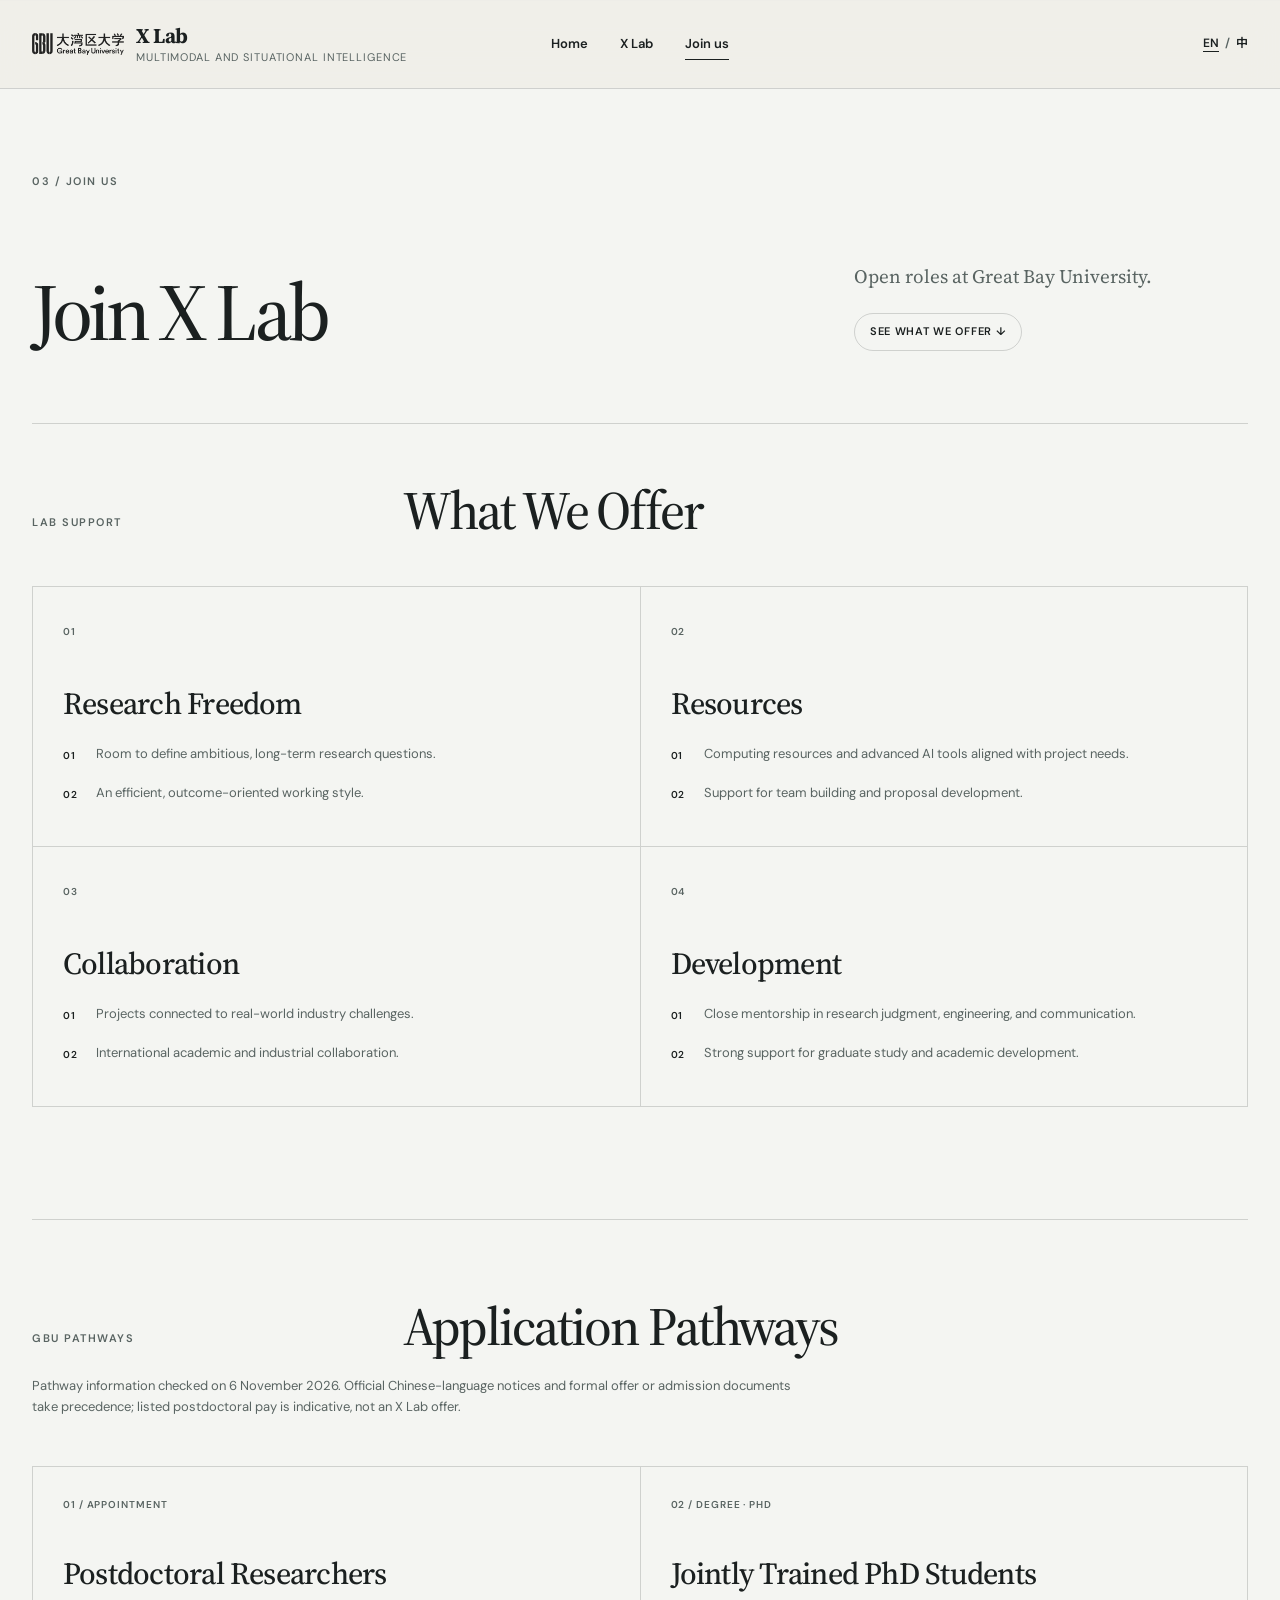
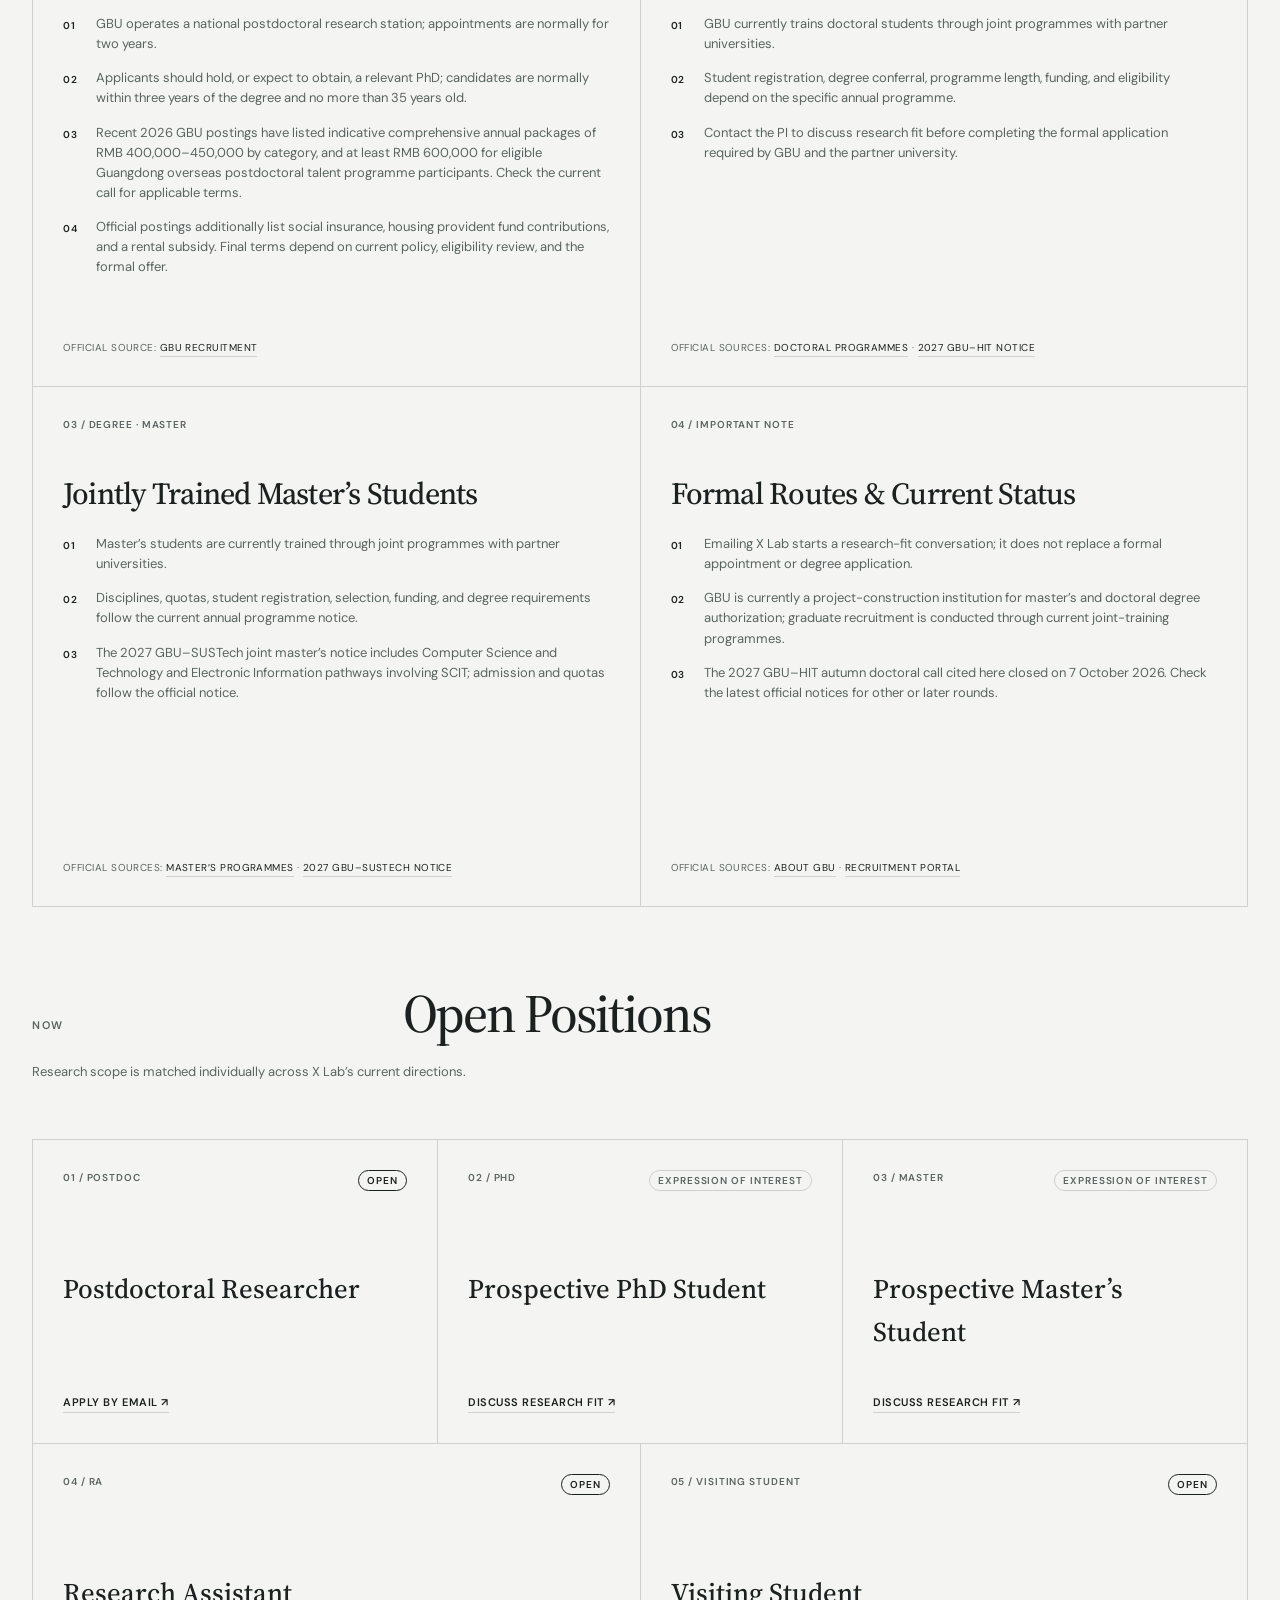
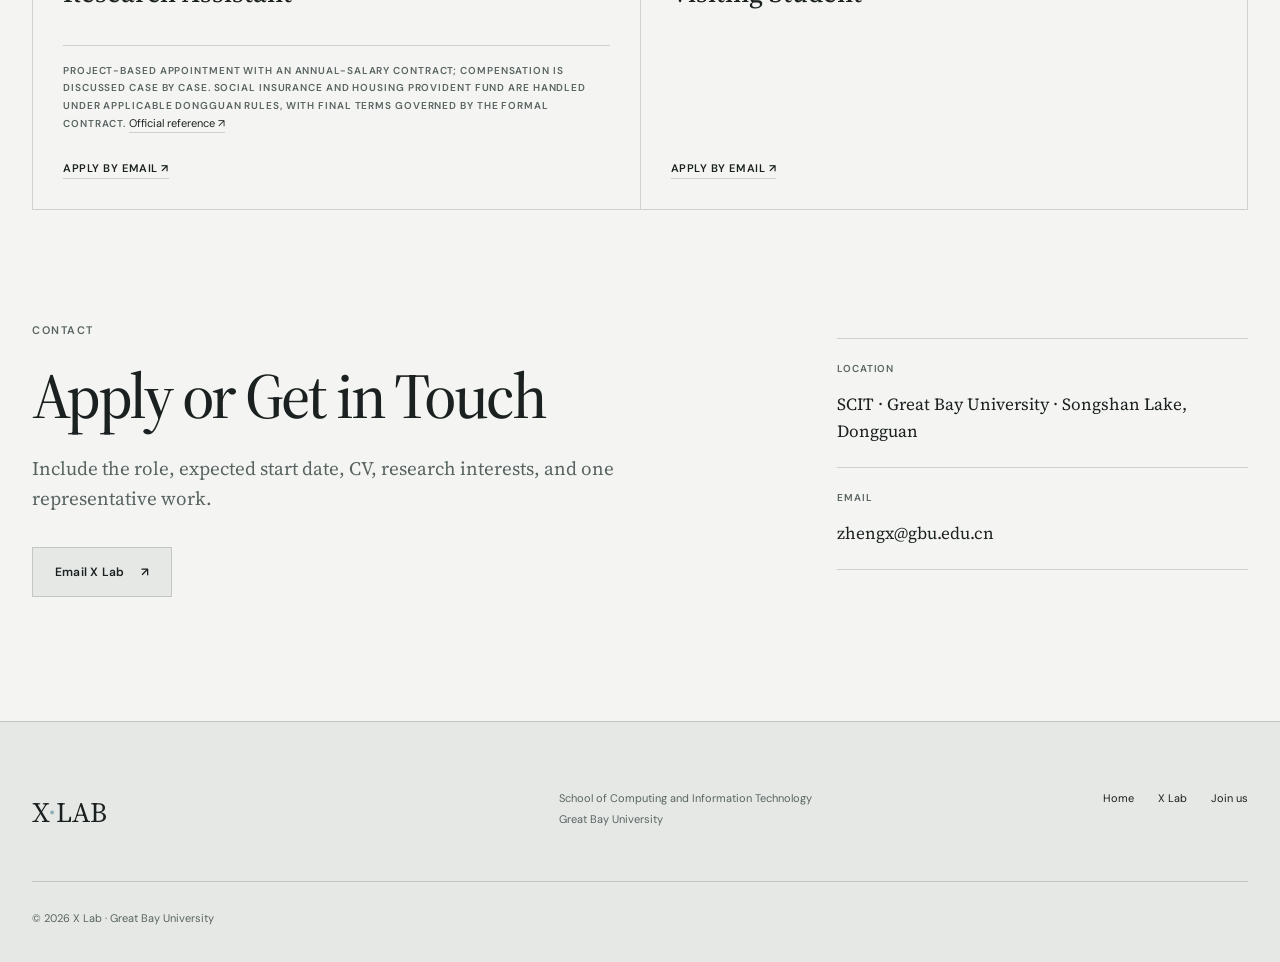
==== join/index.html @ 0b8295ea "Launch X Lab website" ====
<!doctype html>
<html lang="en">
  <head>
    <meta charset="UTF-8" />
    <meta name="viewport" content="width=device-width, initial-scale=1.0" />
    <meta name="description" content="Explore postdoctoral, joint doctoral and master's pathways, research assistant roles, and internships with X Lab at Great Bay University." />
    <meta name="theme-color" content="#efeee9" />
    <meta property="og:title" content="Join X Lab" />
    <meta property="og:description" content="Research opportunities and official pathways for joining X Lab at Great Bay University." />
    <meta property="og:image" content="https://zhengxujosh.github.io/faculty-lab-homepage/assets/og.png" />
    <title>Join Us · X Lab</title>
    <link rel="icon" href="../assets/favicon.png" type="image/png" />
    <link rel="preconnect" href="https://fonts.googleapis.com" />
    <link rel="preconnect" href="https://fonts.gstatic.com" crossorigin />
    <link href="https://fonts.googleapis.com/css2?family=DM+Sans:wght@400;500;600&amp;family=Noto+Sans+SC:wght@400;500;600&amp;family=Source+Serif+4:opsz,wght@8..60,500;8..60,600&amp;display=swap" rel="stylesheet" />
    <link rel="stylesheet" href="../styles.css?v=20261106-launch" />
    <script src="../script.js?v=20261106-launch" defer></script>
  </head>
  <body data-page="join" data-root=".." class="join-page">
    <a class="skip-link" href="#main">Skip to content</a>
    <div data-site-header></div>

    <main id="main" class="page-main">
      <section class="join-section join-page-main">
        <div class="section-shell">
          <header class="join-masthead reveal">
            <p class="section-index light">03 / <span data-en="Join us" data-zh="加入我们">Join us</span></p>
            <h1 data-en="Join X Lab" data-zh="加入X实验室">Join X Lab</h1>
            <div class="join-masthead-aside"><p data-en="Open roles at Great Bay University." data-zh="大湾区大学开放岗位。">Open roles at Great Bay University.</p><a class="join-offers-shortcut" href="#what-we-offer"><span data-en="See what we offer" data-zh="查看我们提供的支持">See what we offer</span> ↓</a></div>
          </header>

          <section id="what-we-offer" class="join-offers" aria-labelledby="offers-title">
            <div class="join-offers-heading"><p class="section-index light" data-en="LAB SUPPORT" data-zh="实验室支持">LAB SUPPORT</p><h2 id="offers-title" data-en="What We Offer" data-zh="我们提供的支持">What We Offer</h2></div>
            <div class="join-offer-grid">
              <article>
                <span>01</span>
                <h3 data-en="Research Freedom" data-zh="研究自由">Research Freedom</h3>
                <ol>
                  <li data-en="Room to define ambitious, long-term research questions." data-zh="充分探索并塑造长期研究议题。">Room to define ambitious, long-term research questions.</li>
                  <li data-en="An efficient, outcome-oriented working style." data-zh="以效率和研究成果为导向的工作方式。">An efficient, outcome-oriented working style.</li>
                </ol>
              </article>
              <article>
                <span>02</span>
                <h3 data-en="Resources" data-zh="科研资源">Resources</h3>
                <ol>
                  <li data-en="Computing resources and advanced AI tools aligned with project needs." data-zh="根据项目需要提供算力资源与先进 AI 工具。">Computing resources and advanced AI tools aligned with project needs.</li>
                  <li data-en="Support for team building and proposal development." data-zh="支持团队建设与项目申请。">Support for team building and proposal development.</li>
                </ol>
              </article>
              <article>
                <span>03</span>
                <h3 data-en="Collaboration" data-zh="合作网络">Collaboration</h3>
                <ol>
                  <li data-en="Projects connected to real-world industry challenges." data-zh="与产业前沿问题紧密衔接的研究项目。">Projects connected to real-world industry challenges.</li>
                  <li data-en="International academic and industrial collaboration." data-zh="国际学术与产业合作机会。">International academic and industrial collaboration.</li>
                </ol>
              </article>
              <article>
                <span>04</span>
                <h3 data-en="Development" data-zh="成长支持">Development</h3>
                <ol>
                  <li data-en="Close mentorship in research judgment, engineering, and communication." data-zh="围绕研究判断、工程实践与学术表达的紧密指导。">Close mentorship in research judgment, engineering, and communication.</li>
                  <li data-en="Strong support for graduate study and academic development." data-zh="支持后续深造与长期学术发展。">Strong support for graduate study and academic development.</li>
                </ol>
              </article>
            </div>
          </section>

          <section class="join-offers join-official reveal" aria-labelledby="official-pathways-title">
            <div class="join-offers-heading"><p class="section-index light" data-en="GBU PATHWAYS" data-zh="大湾区大学路径">GBU PATHWAYS</p><h2 id="official-pathways-title" data-en="Application Pathways" data-zh="申请路径">Application Pathways</h2></div>
            <p class="join-scope-note" data-en="Pathway information checked on 6 November 2026. Official Chinese-language notices and formal offer or admission documents take precedence; listed postdoctoral pay is indicative, not an X Lab offer." data-zh="申请路径信息核查于 2026 年 11 月 6 日。以最新中文官方公告及正式聘用或录取文件为准；所列博士后待遇仅供参考，不构成 X 实验室录用承诺。">Pathway information checked on 6 November 2026. Official Chinese-language notices and formal offer or admission documents take precedence; listed postdoctoral pay is indicative, not an X Lab offer.</p>
            <div class="join-offer-grid join-offer-grid--official">
              <article>
                <span>01 / APPOINTMENT</span>
                <h3 data-en="Postdoctoral Researchers" data-zh="博士后研究人员">Postdoctoral Researchers</h3>
                <ol>
                  <li data-en="GBU operates a national postdoctoral research station; appointments are normally for two years." data-zh="大湾区大学设有国家级博士后科研工作站，聘期通常为 2 年。">GBU operates a national postdoctoral research station; appointments are normally for two years.</li>
                  <li data-en="Applicants should hold, or expect to obtain, a relevant PhD; candidates are normally within three years of the degree and no more than 35 years old." data-zh="申请人应已取得或即将取得相关专业博士学位，通常取得博士学位不超过 3 年、年龄不超过 35 周岁。">Applicants should hold, or expect to obtain, a relevant PhD; candidates are normally within three years of the degree and no more than 35 years old.</li>
                  <li data-en="Recent 2026 GBU postings have listed indicative comprehensive annual packages of RMB 400,000–450,000 by category, and at least RMB 600,000 for eligible Guangdong overseas postdoctoral talent programme participants. Check the current call for applicable terms." data-zh="湾大近期 2026 年招聘公告曾按类别列出约 40 万至 45 万元的综合年薪；符合广东省海外博士后人才支持项目条件者，曾列出不低于 60 万元。适用待遇请以当前招聘公告为准。">Recent 2026 GBU postings have listed indicative comprehensive annual packages of RMB 400,000–450,000 by category, and at least RMB 600,000 for eligible Guangdong overseas postdoctoral talent programme participants. Check the current call for applicable terms.</li>
                  <li data-en="Official postings additionally list social insurance, housing provident fund contributions, and a rental subsidy. Final terms depend on current policy, eligibility review, and the formal offer." data-zh="官方公告另列社会保险、住房公积金及租房补贴；最终待遇以最新政策、资格审核及正式聘用文件为准。">Official postings additionally list social insurance, housing provident fund contributions, and a rental subsidy. Final terms depend on current policy, eligibility review, and the formal offer.</li>
                </ol>
                <p class="join-policy-source"><span data-en="Official source:" data-zh="官方来源：">Official source:</span> <a href="https://www.gbu.edu.cn/recruitment.html" target="_blank" rel="noreferrer" data-en="GBU Recruitment" data-zh="大湾区大学人才招聘">GBU Recruitment</a></p>
              </article>
              <article>
                <span>02 / DEGREE · PHD</span>
                <h3 data-en="Jointly Trained PhD Students" data-zh="联合培养博士研究生">Jointly Trained PhD Students</h3>
                <ol>
                  <li data-en="GBU currently trains doctoral students through joint programmes with partner universities." data-zh="大湾区大学目前主要通过与合作高校开展联合培养招收博士研究生。">GBU currently trains doctoral students through joint programmes with partner universities.</li>
                  <li data-en="Student registration, degree conferral, programme length, funding, and eligibility depend on the specific annual programme." data-zh="学籍、学位授予、培养年限、资助及申请条件取决于当年度具体项目。">Student registration, degree conferral, programme length, funding, and eligibility depend on the specific annual programme.</li>
                  <li data-en="Contact the PI to discuss research fit before completing the formal application required by GBU and the partner university." data-zh="建议先联系 PI 沟通研究匹配度，再按大湾区大学及合作高校要求完成正式申请。">Contact the PI to discuss research fit before completing the formal application required by GBU and the partner university.</li>
                </ol>
                <p class="join-policy-source"><span data-en="Official sources:" data-zh="官方来源：">Official sources:</span> <a href="https://www.gbu.edu.cn/postgraduate2.html" target="_blank" rel="noreferrer" data-en="Doctoral programmes" data-zh="博士生联合培养">Doctoral programmes</a> · <a href="https://scit.gbu.edu.cn/ndetail_g7yU_43/71.html" target="_blank" rel="noreferrer" data-en="2027 GBU–HIT notice" data-zh="2027 年湾大—哈工大通知">2027 GBU–HIT notice</a></p>
              </article>
              <article>
                <span>03 / DEGREE · MASTER</span>
                <h3 data-en="Jointly Trained Master’s Students" data-zh="联合培养硕士研究生">Jointly Trained Master’s Students</h3>
                <ol>
                  <li data-en="Master’s students are currently trained through joint programmes with partner universities." data-zh="硕士研究生目前主要通过大湾区大学与合作高校的联合培养项目进行培养。">Master’s students are currently trained through joint programmes with partner universities.</li>
                  <li data-en="Disciplines, quotas, student registration, selection, funding, and degree requirements follow the current annual programme notice." data-zh="招生专业、名额、学籍、选拔、资助及学位要求以当年度项目通知为准。">Disciplines, quotas, student registration, selection, funding, and degree requirements follow the current annual programme notice.</li>
                  <li data-en="The 2027 GBU–SUSTech joint master’s notice includes Computer Science and Technology and Electronic Information pathways involving SCIT; admission and quotas follow the official notice." data-zh="2027 年湾大—南科大联培硕士通知涵盖信息科学技术学院参与的计算机科学与技术、电子信息方向；报考及名额以官方通知为准。">The 2027 GBU–SUSTech joint master’s notice includes Computer Science and Technology and Electronic Information pathways involving SCIT; admission and quotas follow the official notice.</li>
                </ol>
                <p class="join-policy-source"><span data-en="Official sources:" data-zh="官方来源：">Official sources:</span> <a href="https://www.gbu.edu.cn/postgraduate.html" target="_blank" rel="noreferrer" data-en="Master’s programmes" data-zh="硕士生联合培养">Master’s programmes</a> · <a href="https://scit.gbu.edu.cn/ndetail_g7yU_44/75.html" target="_blank" rel="noreferrer" data-en="2027 GBU–SUSTech notice" data-zh="2027 年湾大—南科大通知">2027 GBU–SUSTech notice</a></p>
              </article>
              <article>
                <span>04 / IMPORTANT NOTE</span>
                <h3 data-en="Formal Routes &amp; Current Status" data-zh="正式路径与当前状态">Formal Routes &amp; Current Status</h3>
                <ol>
                  <li data-en="Emailing X Lab starts a research-fit conversation; it does not replace a formal appointment or degree application." data-zh="向X实验室发送邮件仅用于沟通研究匹配度，不能替代正式聘用或学位项目申请。">Emailing X Lab starts a research-fit conversation; it does not replace a formal appointment or degree application.</li>
                  <li data-en="GBU is currently a project-construction institution for master’s and doctoral degree authorization; graduate recruitment is conducted through current joint-training programmes." data-zh="大湾区大学目前为硕士、博士学位授予立项建设单位，研究生招收通过现行联合培养项目开展。">GBU is currently a project-construction institution for master’s and doctoral degree authorization; graduate recruitment is conducted through current joint-training programmes.</li>
                  <li data-en="The 2027 GBU–HIT autumn doctoral call cited here closed on 7 October 2026. Check the latest official notices for other or later rounds." data-zh="本文引用的 2027 年湾大—哈工大秋季博士招生已于 2026 年 10 月 7 日截止；其他批次及后续申请请查看最新官方通知。">The 2027 GBU–HIT autumn doctoral call cited here closed on 7 October 2026. Check the latest official notices for other or later rounds.</li>
                </ol>
                <p class="join-policy-source"><span data-en="Official sources:" data-zh="官方来源：">Official sources:</span> <a href="https://www.gbu.edu.cn/about_us.html" target="_blank" rel="noreferrer" data-en="About GBU" data-zh="学校简介">About GBU</a> · <a href="https://join.gbu.edu.cn/" target="_blank" rel="noreferrer" data-en="Recruitment portal" data-zh="官方招聘系统">Recruitment portal</a></p>
              </article>
            </div>
          </section>

          <section class="join-positions reveal" aria-labelledby="positions-title">
            <div class="join-positions-heading"><p class="section-index light" data-en="NOW" data-zh="当前机会">NOW</p><h2 id="positions-title" data-en="Open Positions" data-zh="开放职位">Open Positions</h2></div>
            <p class="join-scope-note" data-en="Research scope is matched individually across X Lab’s current directions." data-zh="具体研究课题将结合X实验室当前方向与个人背景共同确定。">Research scope is matched individually across X Lab’s current directions.</p>
            <div class="join-opportunity-grid join-opportunity-grid--five">
              <article>
                <div class="join-opportunity-meta"><span>01 / POSTDOC</span><span class="join-status join-status--open" data-en="Open" data-zh="开放申请">Open</span></div>
                <h3 data-en="Postdoctoral Researcher" data-zh="博士后研究人员">Postdoctoral Researcher</h3>
                <a href="mailto:zhengx@gbu.edu.cn?subject=X%20Lab%20Application%20-%20Postdoctoral%20Researcher" data-en="Apply by email ↗" data-zh="邮件申请 ↗">Apply by email ↗</a>
              </article>
              <article>
                <div class="join-opportunity-meta"><span>02 / PHD</span><span class="join-status join-status--interest" data-en="Expression of interest" data-zh="意向沟通">Expression of interest</span></div>
                <h3 data-en="Prospective PhD Student" data-zh="意向博士研究生">Prospective PhD Student</h3>
                <a href="mailto:zhengx@gbu.edu.cn?subject=X%20Lab%20Research%20Fit%20-%20Prospective%20PhD%20Student" data-en="Discuss research fit ↗" data-zh="沟通研究匹配度 ↗">Discuss research fit ↗</a>
              </article>
              <article>
                <div class="join-opportunity-meta"><span>03 / MASTER</span><span class="join-status join-status--interest" data-en="Expression of interest" data-zh="意向沟通">Expression of interest</span></div>
                <h3 data-en="Prospective Master’s Student" data-zh="意向硕士研究生">Prospective Master’s Student</h3>
                <a href="mailto:zhengx@gbu.edu.cn?subject=X%20Lab%20Research%20Fit%20-%20Prospective%20Master%27s%20Student" data-en="Discuss research fit ↗" data-zh="沟通研究匹配度 ↗">Discuss research fit ↗</a>
              </article>
              <article>
                <div class="join-opportunity-meta"><span>04 / RA</span><span class="join-status join-status--open" data-en="Open" data-zh="开放申请">Open</span></div>
                <h3 data-en="Research Assistant" data-zh="研究助理">Research Assistant</h3>
                <p class="join-opportunity-terms"><span data-en="Project-based appointment with an annual-salary contract; compensation is discussed case by case. Social insurance and housing provident fund are handled under applicable Dongguan rules, with final terms governed by the formal contract." data-zh="采用项目聘用和年薪制，具体待遇面议；按适用的东莞市规定办理社会保险和住房公积金，最终以正式合同为准。">Project-based appointment with an annual-salary contract; compensation is discussed case by case. Social insurance and housing provident fund are handled under applicable Dongguan rules, with final terms governed by the formal contract.</span> <a href="https://www.gbu.edu.cn/detail/article/1357" target="_blank" rel="noreferrer" data-en="Official reference ↗" data-zh="官方参考 ↗">Official reference ↗</a></p>
                <a href="mailto:zhengx@gbu.edu.cn?subject=X%20Lab%20Application%20-%20Research%20Assistant" data-en="Apply by email ↗" data-zh="邮件申请 ↗">Apply by email ↗</a>
              </article>
              <article>
                <div class="join-opportunity-meta"><span>05 / VISITING STUDENT</span><span class="join-status join-status--open" data-en="Open" data-zh="开放申请">Open</span></div>
                <h3 data-en="Visiting Student" data-zh="访问学生">Visiting Student</h3>
                <a href="mailto:zhengx@gbu.edu.cn?subject=X%20Lab%20Application%20-%20Visiting%20Student" data-en="Apply by email ↗" data-zh="邮件申请 ↗">Apply by email ↗</a>
              </article>
            </div>
          </section>

          <div class="join-contact-grid">
            <div class="join-copy reveal">
              <p class="section-index light" data-en="CONTACT" data-zh="联系方式">CONTACT</p>
              <h2 data-en="Apply or Get in Touch" data-zh="申请与联系">Apply or Get in Touch</h2>
              <p data-en="Include the role, expected start date, CV, research interests, and one representative work." data-zh="请注明意向岗位、预计开始时间，并附上 CV、研究兴趣及一项代表性成果。">Include the role, expected start date, CV, research interests, and one representative work.</p>
              <a class="button button-light" href="mailto:zhengx@gbu.edu.cn?subject=Connecting%20with%20X%20Lab"><span data-en="Email X Lab" data-zh="发送邮件">Email X Lab</span> ↗</a>
            </div>
            <dl class="join-details reveal">
              <div><dt data-en="Location" data-zh="地点">Location</dt><dd data-en="SCIT · Great Bay University · Songshan Lake, Dongguan" data-zh="大湾区大学信息科学技术学院 · 东莞松山湖">SCIT · Great Bay University · Songshan Lake, Dongguan</dd></div>
              <div><dt data-en="Email" data-zh="邮箱">Email</dt><dd><a href="mailto:zhengx@gbu.edu.cn">zhengx@gbu.edu.cn</a></dd></div>
            </dl>
          </div>
        </div>
      </section>
    </main>

    <div data-site-footer></div>
  </body>
</html>
---- styles.css ----
:root {
  --ink: #1b2020;
  --muted: #596462;
  --paper: #efeee9;
  --paper-deep: #e5e8e5;
  --white: #f8f9f7;
  --line: rgba(27, 32, 32, 0.17);
  --cobalt: #19272c;
  --coral: #8badb8;
  --olive: #e5e8e5;
  --forest: #f4f5f2;
  --ivory: #f4f5f2;
  --ivory-deep: #e5e8e5;
  --ivory-hover: #d9dfdb;
  --ivory-line: rgba(27, 32, 32, 0.17);
  --serif: "Source Serif 4", Georgia, serif;
  --sans: "DM Sans", "Noto Sans SC", sans-serif;
  --shell: min(1240px, calc(100vw - 64px));
}

* {
  box-sizing: border-box;
}

html {
  scroll-behavior: smooth;
}

body {
  margin: 0;
  color: var(--ink);
  background: var(--paper);
  font-family: var(--sans);
  font-size: 16px;
  line-height: 1.6;
  -webkit-font-smoothing: antialiased;
}

body[data-page="lab"] {
  --lab-sage: var(--ivory);
  --lab-sage-hover: var(--ivory-hover);
  --lab-sage-muted: #596462;
  --lab-sage-line: var(--ivory-line);
}

::selection {
  color: var(--ink);
  background: var(--ivory-deep);
}

a {
  color: inherit;
  text-decoration: none;
}

img {
  display: block;
  width: 100%;
}

button {
  color: inherit;
  font: inherit;
}

.sr-only {
  position: absolute;
  width: 1px;
  height: 1px;
  padding: 0;
  margin: -1px;
  overflow: hidden;
  clip: rect(0, 0, 0, 0);
  white-space: nowrap;
  border: 0;
}

.skip-link {
  position: fixed;
  top: 8px;
  left: 8px;
  z-index: 100;
  padding: 10px 16px;
  color: var(--ink);
  background: var(--ivory-deep);
  border: 1px solid var(--ivory-line);
  transform: translateY(-150%);
}

.skip-link:focus {
  transform: translateY(0);
}

.section-shell {
  width: var(--shell);
  margin-inline: auto;
}

.site-header {
  position: fixed;
  top: 0;
  right: 0;
  left: 0;
  z-index: 15;
  transition: background 240ms ease, box-shadow 240ms ease;
}

.site-header.scrolled {
  background: rgba(239, 238, 233, 0.91);
  box-shadow: 0 1px 0 var(--line);
  backdrop-filter: blur(18px);
}

.nav-shell {
  display: grid;
  grid-template-columns: 1fr auto 1fr;
  align-items: center;
  width: var(--shell);
  height: 88px;
  margin-inline: auto;
}

.brand {
  display: inline-flex;
  align-items: center;
  justify-self: start;
  gap: 12px;
}

.brand-mark {
  display: flex;
  width: clamp(92px, 7vw, 112px);
  height: 38px;
  align-items: center;
}

.brand-mark img {
  width: 100%;
  height: auto;
  filter: grayscale(1) brightness(0);
  opacity: 0.86;
}

.brand-copy {
  display: grid;
  line-height: 1.15;
}

.brand-copy strong {
  font-family: var(--serif);
  font-size: 21px;
  letter-spacing: -0.02em;
}

.brand-copy small {
  margin-top: 3px;
  color: var(--muted);
  font-size: 11px;
  letter-spacing: 0.08em;
  text-transform: uppercase;
}

.site-nav {
  display: flex;
  gap: 32px;
}

.site-nav a {
  position: relative;
  font-size: 13px;
  font-weight: 600;
}

.site-nav a::after {
  position: absolute;
  right: 0;
  bottom: -6px;
  left: 0;
  height: 1px;
  content: "";
  background: currentColor;
  transform: scaleX(0);
  transform-origin: right;
  transition: transform 200ms ease;
}

.site-nav a:hover::after,
.site-nav a:focus-visible::after {
  transform: scaleX(1);
  transform-origin: left;
}

.lang-toggle {
  display: flex;
  align-items: center;
  justify-self: end;
  padding: 8px 0;
  border: 0;
  background: transparent;
  cursor: pointer;
  font-size: 12px;
  font-weight: 600;
}

.lang-divider {
  margin-inline: 6px;
  color: var(--muted);
}

.lang-current {
  text-decoration: underline;
  text-underline-offset: 4px;
}

.menu-toggle {
  display: none;
}

.hero {
  display: grid;
  grid-template-columns: 1.05fr 0.95fr;
  align-items: center;
  min-height: 820px;
  padding-top: 132px;
  padding-bottom: 72px;
  gap: clamp(40px, 7vw, 110px);
}

.eyebrow,
.section-index {
  margin: 0 0 24px;
  color: var(--muted);
  font-size: 11px;
  font-weight: 600;
  letter-spacing: 0.14em;
  text-transform: uppercase;
}

.hero h1 {
  max-width: 720px;
  margin: 0;
  font-family: var(--serif);
  font-size: clamp(60px, 6.1vw, 96px);
  font-weight: 500;
  letter-spacing: -0.055em;
  line-height: 0.96;
}

.hero h1 span,
.hero h1 em {
  display: block;
}

.hero h1 em {
  color: var(--cobalt);
  font-weight: 500;
}

.hero-intro {
  max-width: 630px;
  margin: 32px 0 0;
  color: var(--muted);
  font-family: var(--serif);
  font-size: clamp(18px, 1.65vw, 23px);
  line-height: 1.5;
}

.hero-actions {
  display: flex;
  align-items: center;
  margin-top: 36px;
  gap: 26px;
}

.button {
  display: inline-flex;
  align-items: center;
  justify-content: center;
  gap: 16px;
  min-height: 50px;
  padding: 0 22px;
  font-size: 12px;
  font-weight: 600;
  letter-spacing: 0.02em;
  transition: transform 180ms ease, background 180ms ease, color 180ms ease;
}

.button:hover {
  transform: translateY(-2px);
}

.button-primary {
  color: var(--ink);
  background: var(--ivory-deep);
  border: 1px solid var(--ivory-line);
}

.button-primary:hover {
  background: var(--ivory-hover);
}

.button-text {
  min-height: auto;
  padding: 8px 0;
  border-bottom: 1px solid var(--ink);
}

.hero-links {
  display: flex;
  margin-top: 52px;
  gap: 26px;
}

.hero-links a {
  color: var(--muted);
  font-size: 11px;
  font-weight: 600;
  letter-spacing: 0.06em;
  text-transform: uppercase;
}

.hero-links a:hover {
  color: var(--cobalt);
}

.hero-visual {
  position: relative;
  min-height: 520px;
}

.research-orbit {
  position: absolute;
  bottom: 52px;
  left: 0;
  width: 380px;
  height: 380px;
  padding: 28px;
  color: var(--ink);
  background: var(--ivory-deep);
  border: 1px solid var(--ivory-line);
  border-radius: 50%;
}

.research-orbit svg {
  width: 100%;
  height: 100%;
  overflow: visible;
}

.research-orbit circle,
.research-orbit path {
  fill: none;
  stroke: currentColor;
  stroke-width: 0.8;
  opacity: 0.8;
}

.orbit-dot {
  position: absolute;
  z-index: 1;
  width: 10px;
  height: 10px;
  border: 2px solid var(--cobalt);
  background: var(--paper);
  border-radius: 50%;
}

.dot-one {
  top: 25%;
  left: 19%;
}

.dot-two {
  top: 32%;
  right: 16%;
}

.dot-three {
  right: 30%;
  bottom: 14%;
}

.hero-note {
  position: absolute;
  right: 0;
  bottom: 18px;
  z-index: 2;
  width: 250px;
  padding: 26px 28px;
  color: var(--ink);
  background: var(--ivory);
  border: 1px solid var(--ivory-line);
}

.hero-note span {
  display: block;
  margin-bottom: 9px;
  color: var(--muted);
  font-size: 10px;
  font-weight: 600;
  letter-spacing: 0.12em;
  text-transform: uppercase;
}

.hero-note strong {
  display: block;
  font-family: var(--serif);
  font-size: 18px;
  font-weight: 500;
  line-height: 1.35;
}

.signal-strip {
  border-block: 1px solid var(--line);
}

.signal-grid {
  display: grid;
  grid-template-columns: repeat(3, 150px) 1fr;
  align-items: center;
  min-height: 116px;
  gap: 36px;
}

.signal-grid > div {
  display: flex;
  align-items: baseline;
  gap: 8px;
}

.signal-grid strong {
  font-family: var(--serif);
  font-size: 28px;
  font-weight: 500;
}

.signal-grid span,
.signal-grid p {
  color: var(--muted);
  font-size: 11px;
  font-weight: 500;
  letter-spacing: 0.05em;
  text-transform: uppercase;
}

.signal-grid p {
  justify-self: end;
  max-width: 330px;
  margin: 0;
  text-align: right;
  line-height: 1.6;
}

.section {
  padding-block: 140px;
}

.section-heading {
  max-width: 800px;
  margin-bottom: 68px;
}

.section-heading h2,
.join-copy h2 {
  margin: 0;
  font-family: var(--serif);
  font-size: clamp(43px, 5vw, 70px);
  font-weight: 500;
  letter-spacing: -0.04em;
  line-height: 1.02;
}

.section-heading > p:last-child {
  max-width: 560px;
  margin: 24px 0 0;
  color: var(--muted);
  font-family: var(--serif);
  font-size: 18px;
}

#research {
  padding-block: 100px;
}

#research .section-heading {
  margin-bottom: 44px;
}

.research-grid {
  display: grid;
  grid-template-columns: repeat(3, 1fr);
  gap: 16px;
}

.research-card {
  position: relative;
  min-height: 300px;
  padding: 28px;
  overflow: hidden;
  color: var(--white);
}

.card-cobalt {
  background: var(--ivory-deep);
}

.research-card.card-cobalt {
  color: var(--ink);
  border: 1px solid var(--ivory-line);
}

.research-card.card-cobalt a {
  border-top-color: var(--ivory-line);
}

.card-coral {
  background: var(--coral);
}

.card-olive {
  background: var(--olive);
}

.research-card.card-olive {
  color: var(--ink);
  border: 1px solid var(--ivory-line);
}

.research-card.card-olive a {
  border-top-color: var(--ivory-line);
}

.card-number {
  font-size: 11px;
  font-weight: 600;
  opacity: 0.7;
}

.research-card h3 {
  margin: 52px 0 0;
  font-family: var(--serif);
  font-size: 25px;
  font-weight: 500;
}

.research-card p {
  min-height: 52px;
  margin: 11px 0 24px;
  font-size: 13px;
  opacity: 0.84;
}

.research-card a {
  position: absolute;
  right: 30px;
  bottom: 28px;
  left: 30px;
  display: flex;
  justify-content: space-between;
  padding-top: 16px;
  border-top: 1px solid rgba(255, 255, 255, 0.35);
  font-size: 11px;
  font-weight: 600;
  text-transform: uppercase;
}

.publication-section {
  background: var(--white);
}

.row-heading {
  display: flex;
  align-items: end;
  justify-content: space-between;
  max-width: none;
}

.row-heading .section-index {
  margin-bottom: 20px;
}

.button-outline {
  border: 1px solid var(--ink);
}

.button-outline:hover {
  color: var(--ink);
  background: var(--ivory-deep);
}

.publication-list {
  border-top: 1px solid var(--line);
}

.paper-carousel {
  border-top: 1px solid var(--line);
}

.paper-batch {
  display: none;
}

.paper-batch.is-active {
  display: block;
  animation: paper-in 420ms ease both;
}

@keyframes paper-in {
  from {
    opacity: 0;
    transform: translateY(10px);
  }

  to {
    opacity: 1;
    transform: translateY(0);
  }
}

.carousel-controls {
  display: grid;
  grid-template-columns: 1fr auto auto;
  align-items: center;
  min-height: 58px;
  border-bottom: 1px solid var(--line);
  gap: 28px;
}

.carousel-controls > p {
  display: flex;
  align-items: center;
  margin: 0;
  color: var(--muted);
  font-size: 11px;
  font-weight: 600;
  letter-spacing: 0.08em;
  text-transform: uppercase;
  gap: 9px;
}

.live-dot {
  width: 7px;
  height: 7px;
  background: var(--coral);
  border-radius: 50%;
  box-shadow: 0 0 0 4px rgba(139, 173, 184, 0.17);
}

.carousel-dots {
  display: flex;
  align-items: center;
  gap: 7px;
}

.carousel-dots button {
  width: 22px;
  height: 2px;
  padding: 0;
  border: 0;
  background: var(--line);
  cursor: pointer;
  transition: width 180ms ease, background 180ms ease;
}

.carousel-dots button.is-active {
  width: 34px;
  background: var(--cobalt);
}

.carousel-buttons {
  display: flex;
  align-items: center;
  gap: 12px;
}

.carousel-buttons button {
  display: grid;
  width: 34px;
  height: 34px;
  padding: 0;
  border: 1px solid var(--line);
  background: transparent;
  cursor: pointer;
  place-items: center;
  transition: color 180ms ease, background 180ms ease;
}

.carousel-buttons button:hover {
  color: var(--ink);
  background: var(--ivory-deep);
}

.carousel-count {
  min-width: 45px;
  color: var(--muted);
  font-size: 11px;
  text-align: center;
}

.publication-item {
  display: grid;
  grid-template-columns: 230px 1fr;
  padding-block: 30px;
  border-bottom: 1px solid var(--line);
  gap: 42px;
}

.paper-visual {
  position: relative;
  height: 150px;
  overflow: hidden;
}

.visual-blue {
  background: var(--ivory-deep);
}

.mesh {
  position: absolute;
  top: 50%;
  left: 50%;
  width: 110px;
  height: 110px;
  border: 1px solid var(--cobalt);
  border-radius: 50%;
  transform: translate(-68%, -50%);
}

.mesh::before,
.mesh::after {
  position: absolute;
  inset: 15px;
  border: inherit;
  border-radius: inherit;
  content: "";
}

.mesh::after {
  inset: 31px;
}

.mesh-b {
  transform: translate(-32%, -50%);
}

.visual-red {
  background: #f8c7bd;
}

.wave {
  position: absolute;
  top: 50%;
  left: -10px;
  width: 260px;
  height: 70px;
  border: 1px solid #bc3b2c;
  border-radius: 50%;
  transform: rotate(-12deg);
}

.wave-two {
  top: 35%;
  transform: rotate(12deg);
}

.visual-green {
  background: var(--ivory-deep);
}

.blocks,
.blocks::before,
.blocks::after {
  position: absolute;
  top: 50%;
  left: 50%;
  width: 58px;
  height: 58px;
  content: "";
  border: 1px solid var(--ink);
  transform: translate(-50%, -50%) rotate(45deg);
}

.blocks::before {
  top: 0;
  left: -31px;
}

.blocks::after {
  top: 0;
  left: 87px;
}

.paper-meta {
  display: grid;
  grid-template-columns: 1fr auto;
  align-content: center;
}

.paper-venue {
  grid-column: 1 / -1;
  color: var(--cobalt);
  font-size: 11px;
  font-weight: 600;
  letter-spacing: 0.1em;
  text-transform: uppercase;
}

.paper-meta h3 {
  max-width: 760px;
  margin: 10px 0;
  font-family: var(--serif);
  font-size: clamp(21px, 2.2vw, 29px);
  font-weight: 500;
  line-height: 1.25;
}

.paper-meta p {
  grid-column: 1;
  margin: 0;
  color: var(--muted);
  font-size: 12px;
}

.paper-links {
  grid-row: 2 / 4;
  grid-column: 2;
  align-self: end;
  display: flex;
  gap: 16px;
}

.paper-links a {
  padding-bottom: 2px;
  border-bottom: 1px solid var(--line);
  font-size: 11px;
  font-weight: 600;
  text-transform: uppercase;
}

#people .row-heading > div:first-child {
  flex: 1;
}

.lab-intro {
  max-width: 620px;
  margin: 22px 0 0;
  color: var(--muted);
  font-family: var(--serif);
  font-size: 17px;
}

.people-grid {
  display: grid;
  grid-template-columns: repeat(4, 1fr);
  gap: 16px;
}

.research-agenda {
  display: grid;
  grid-template-columns: repeat(4, 1fr);
  border-top: 1px solid var(--line);
  border-left: 1px solid var(--line);
}

.research-agenda article {
  display: grid;
  grid-template-columns: 28px 1fr;
  min-height: 250px;
  padding: 26px 22px;
  border-right: 1px solid var(--line);
  border-bottom: 1px solid var(--line);
  gap: 12px;
  transition: color 220ms ease, background 220ms ease;
}

.research-agenda article:hover {
  color: var(--ink);
  background: var(--ivory-deep);
}

.research-agenda > article > span {
  color: var(--muted);
  font-size: 10px;
  font-weight: 600;
  letter-spacing: 0.08em;
}

.research-agenda small {
  display: block;
  margin-bottom: 28px;
  color: var(--cobalt);
  font-size: 10px;
  font-weight: 600;
  letter-spacing: 0.1em;
  text-transform: uppercase;
}

.research-agenda h3 {
  margin: 0 0 12px;
  font-family: var(--serif);
  font-size: 26px;
  font-weight: 500;
}

.research-agenda p {
  max-width: 430px;
  margin: 0;
  color: var(--muted);
  font-size: 13px;
}

.research-agenda article:hover > span,
.research-agenda article:hover p {
  color: var(--muted);
}

.research-agenda article:hover small {
  color: var(--ink);
}

.lab-pi {
  display: flex;
  align-items: center;
  flex-shrink: 0;
  width: fit-content;
  margin: 0 0 8px 60px;
  padding: 12px 0 12px 20px;
  border-left: 1px solid var(--line);
  gap: 14px;
}

.lab-pi img {
  width: 56px;
  height: 56px;
  object-fit: cover;
  object-position: center;
  border-radius: 50%;
  filter: saturate(0.65);
}

.lab-pi div {
  display: grid;
  line-height: 1.25;
}

.lab-pi span {
  margin-bottom: 4px;
  color: var(--muted);
  font-size: 10px;
  font-weight: 600;
  letter-spacing: 0.1em;
  text-transform: uppercase;
}

.lab-pi strong {
  font-family: var(--serif);
  font-size: 18px;
  font-weight: 500;
}

.lab-pi small {
  margin-top: 4px;
  color: var(--muted);
  font-size: 10px;
}

.lab-openings {
  margin-top: 78px;
}

.lab-openings-heading {
  display: flex;
  align-items: end;
  justify-content: space-between;
  margin-bottom: 34px;
  gap: 50px;
}

.lab-openings-heading .section-index {
  margin-bottom: 14px;
}

.lab-openings-heading h3 {
  margin: 0;
  font-family: var(--serif);
  font-size: clamp(32px, 3.5vw, 48px);
  font-weight: 500;
  letter-spacing: -0.035em;
}

.lab-openings-heading > p {
  max-width: 410px;
  margin: 0 0 5px;
  color: var(--muted);
  font-family: var(--serif);
  font-size: 15px;
}

.opening-grid {
  display: grid;
  grid-template-columns: repeat(4, 1fr);
  border-top: 1px solid var(--line);
  border-left: 1px solid var(--line);
}

.opening-card {
  display: flex;
  min-height: 285px;
  padding: 24px;
  border-right: 1px solid var(--line);
  border-bottom: 1px solid var(--line);
  flex-direction: column;
  transition: background 200ms ease, transform 200ms ease;
}

.opening-card:hover {
  background: var(--white);
  transform: translateY(-3px);
}

.opening-card header {
  display: flex;
  align-items: center;
  justify-content: space-between;
}

.role-avatar {
  display: grid;
  width: 56px;
  height: 56px;
  color: var(--ink);
  background: var(--ivory-deep);
  border: 1px solid var(--ivory-line);
  border-radius: 50%;
  place-items: center;
  font-family: var(--serif);
  font-size: 12px;
  font-weight: 600;
}

.opening-card header > span {
  color: var(--cobalt);
  font-size: 10px;
  font-weight: 600;
  letter-spacing: 0.09em;
  text-transform: uppercase;
}

.opening-card h4 {
  margin: 24px 0 8px;
  font-family: var(--serif);
  font-size: 22px;
  font-weight: 500;
}

.opening-card > p {
  margin: 0;
  color: var(--muted);
  font-size: 12px;
  line-height: 1.55;
}

.opening-card footer {
  display: flex;
  margin-top: auto;
  padding-top: 18px;
  border-top: 1px solid var(--line);
  gap: 16px;
}

.opening-card footer a {
  color: var(--muted);
  font-size: 10px;
  font-weight: 600;
  letter-spacing: 0.04em;
  text-transform: uppercase;
}

.opening-card footer a:last-child {
  margin-left: auto;
  color: var(--cobalt);
}

.opening-card footer a:hover {
  color: var(--ink);
}

.person-photo {
  height: 320px;
  overflow: hidden;
  background: var(--paper-deep);
}

.person-photo img {
  height: 100%;
  object-fit: cover;
  filter: saturate(0.65);
  transition: filter 300ms ease, transform 500ms ease;
}

.person-card:hover img {
  filter: saturate(1);
  transform: scale(1.025);
}

.person-card h3 {
  margin: 18px 0 1px;
  font-family: var(--serif);
  font-size: 21px;
  font-weight: 500;
}

.person-card p {
  margin: 0;
  color: var(--muted);
  font-size: 11px;
}

.news-section {
  padding-top: 0;
}

.news-list {
  border-top: 1px solid var(--line);
}

.news-item {
  display: grid;
  grid-template-columns: 130px 110px 1fr auto;
  align-items: center;
  min-height: 92px;
  border-bottom: 1px solid var(--line);
  gap: 20px;
  transition: padding 180ms ease, color 180ms ease;
}

.news-item:hover {
  padding-inline: 12px;
  color: var(--cobalt);
}

.news-item time,
.news-tag {
  color: var(--muted);
  font-size: 11px;
  font-weight: 600;
  letter-spacing: 0.08em;
  text-transform: uppercase;
}

.news-item strong {
  font-family: var(--serif);
  font-size: 21px;
  font-weight: 500;
}

.join-section {
  padding-block: 120px;
  color: var(--ink);
  background: var(--ivory);
  border-top: 1px solid var(--ivory-line);
}

.join-grid {
  display: grid;
  grid-template-columns: 1.3fr 0.7fr;
  gap: 130px;
}

.section-index.light {
  color: var(--muted);
}

.join-copy p:not(.section-index) {
  max-width: 600px;
  margin: 24px 0 34px;
  color: var(--muted);
  font-family: var(--serif);
  font-size: 19px;
}

.button-light {
  color: var(--ink);
  background: var(--ivory-deep);
  border: 1px solid var(--ivory-line);
}

.button-light:hover {
  color: var(--ink);
  background: var(--ivory-hover);
}

.join-details {
  border-top: 1px solid var(--ivory-line);
}

.join-details > div {
  display: grid;
  padding-block: 22px;
  border-bottom: 1px solid var(--ivory-line);
  gap: 7px;
}

.join-details span {
  color: var(--muted);
  font-size: 10px;
  font-weight: 600;
  letter-spacing: 0.1em;
  text-transform: uppercase;
}

.join-details strong {
  font-family: var(--serif);
  font-size: 17px;
  font-weight: 500;
}

.site-footer {
  padding-block: 68px 34px;
  color: var(--ink);
  background: var(--ivory-deep);
  border-top: 1px solid var(--ivory-line);
}

.booking-section {
  padding-block: 104px 112px;
  background: var(--paper);
}

.booking-heading {
  display: grid;
  grid-template-columns: minmax(180px, 0.38fr) minmax(0, 1fr);
  align-items: end;
  padding-bottom: 26px;
  border-bottom: 1px solid var(--line);
  gap: 24px;
}

.booking-heading .section-index {
  margin: 0 0 8px;
}

.booking-heading h2 {
  margin: 0;
  font-family: var(--serif);
  font-size: clamp(38px, 4.2vw, 60px);
  font-weight: 500;
  letter-spacing: -0.045em;
  line-height: 1.08;
}

.booking-grid {
  display: grid;
  grid-template-columns: repeat(2, minmax(0, 1fr));
  margin-top: 22px;
  gap: 18px;
}

.booking-card {
  display: flex;
  min-height: 260px;
  padding: 26px 28px;
  background: var(--white);
  border: 1px solid var(--line);
  flex-direction: column;
}

.booking-card-top {
  display: flex;
  justify-content: space-between;
  gap: 12px;
  color: var(--muted);
  font-size: 11px;
  font-weight: 600;
  letter-spacing: 0.08em;
  text-transform: uppercase;
}

.booking-card h3 {
  margin: 35px 0 3px;
  font-family: var(--serif);
  font-size: clamp(24px, 2.2vw, 32px);
  font-weight: 500;
  letter-spacing: -0.025em;
  line-height: 1.2;
}

.booking-card p {
  margin: 0;
  color: var(--muted);
  font-size: 14px;
}

.booking-card-action {
  align-self: flex-start;
  margin-top: auto;
  padding: 9px 15px;
  background: transparent;
  border: 1px solid var(--line);
  border-radius: 999px;
  cursor: pointer;
  font-size: 12px;
  font-weight: 600;
  transition: background 180ms ease, color 180ms ease;
}

.booking-card-action:hover,
.booking-card-action:focus-visible,
.booking-note a:hover,
.booking-note a:focus-visible {
  color: var(--muted);
}

.booking-card-action:hover,
.booking-card-action:focus-visible {
  background: var(--paper-deep);
}

.booking-note {
  display: flex;
  flex-wrap: wrap;
  margin: 18px 0 0;
  color: var(--muted);
  font-size: 12px;
  gap: 4px;
}

.booking-note a {
  color: var(--ink);
  border-bottom: 1px solid var(--line);
}

.booking-planner {
  margin-top: 20px;
  padding: 28px;
  background: var(--white);
  border: 1px solid var(--line);
  scroll-margin-top: 104px;
}

.booking-planner[hidden] {
  display: none;
}

.booking-planner-heading {
  display: flex;
  justify-content: space-between;
  padding-bottom: 22px;
  border-bottom: 1px solid var(--line);
  gap: 20px;
}

.booking-planner-heading .section-index {
  margin-bottom: 12px;
}

.booking-planner-heading h3 {
  margin: 0;
  font-family: var(--serif);
  font-size: clamp(28px, 3vw, 42px);
  font-weight: 500;
  letter-spacing: -0.035em;
  line-height: 1.1;
}

.booking-planner-heading p:last-child {
  margin: 10px 0 0;
  color: var(--muted);
  font-size: 13px;
}

.booking-planner-close,
.booking-month-control button {
  display: grid;
  width: 32px;
  height: 32px;
  padding: 0;
  background: transparent;
  border: 1px solid var(--line);
  cursor: pointer;
  place-items: center;
}

.booking-planner-close {
  flex: 0 0 auto;
  font-size: 22px;
  line-height: 1;
}

.booking-planner-grid {
  display: grid;
  grid-template-columns: minmax(0, 0.9fr) minmax(0, 1.1fr);
  padding-top: 26px;
  gap: clamp(28px, 5vw, 72px);
}

.booking-month-control {
  display: flex;
  align-items: center;
  justify-content: space-between;
  gap: 14px;
}

.booking-month-control strong {
  flex: 1;
  font-family: var(--serif);
  font-size: 22px;
  font-weight: 500;
  text-align: center;
}

.booking-month-control button:disabled {
  opacity: 0.35;
  cursor: not-allowed;
}

.booking-weekdays,
.booking-days {
  display: grid;
  grid-template-columns: repeat(7, minmax(0, 1fr));
  gap: 5px;
}

.booking-weekdays {
  margin-top: 30px;
}

.booking-weekdays span {
  color: var(--muted);
  font-size: 10px;
  font-weight: 600;
  text-align: center;
}

.booking-days {
  margin-top: 8px;
}

.booking-days button {
  min-height: 46px;
  background: transparent;
  border: 1px solid transparent;
  cursor: pointer;
}

.booking-days button:hover:not(:disabled),
.booking-days button:focus-visible {
  border-color: var(--ink);
}

.booking-days button[aria-pressed="true"] {
  color: var(--white);
  background: var(--ink);
}

.booking-days button:disabled {
  color: #a8aeaa;
  cursor: not-allowed;
}

.booking-calendar-help,
.booking-form-note {
  margin: 18px 0 0;
  color: var(--muted);
  font-size: 12px;
  line-height: 1.5;
}

.booking-request-form {
  display: grid;
  grid-template-columns: repeat(2, minmax(0, 1fr));
  align-content: start;
  gap: 14px;
}

.booking-date-summary,
.booking-request-form label {
  display: grid;
  margin: 0;
  gap: 6px;
}

.booking-date-summary {
  grid-column: 1 / -1;
  padding: 12px 14px;
  background: var(--paper);
  border: 1px solid var(--line);
}

.booking-date-summary span,
.booking-request-form label span {
  color: var(--muted);
  font-size: 11px;
  font-weight: 600;
}

.booking-date-summary strong {
  font-family: var(--serif);
  font-size: 17px;
  font-weight: 500;
}

.booking-request-form input,
.booking-request-form textarea,
.booking-request-form select {
  width: 100%;
  min-height: 42px;
  padding: 9px 11px;
  color: var(--ink);
  background: var(--paper);
  border: 1px solid var(--line);
  border-radius: 0;
  font: inherit;
  font-size: 13px;
}

.booking-request-form textarea {
  resize: vertical;
}

.booking-request-form label:has(textarea),
.booking-submit,
.booking-form-note {
  grid-column: 1 / -1;
}

.booking-submit {
  justify-self: start;
  margin-top: 4px;
  padding: 12px 18px;
  color: var(--white);
  background: var(--ink);
  border: 1px solid var(--ink);
  border-radius: 999px;
  cursor: pointer;
  font-size: 12px;
  font-weight: 600;
}

.booking-submit:hover,
.booking-submit:focus-visible {
  color: var(--ink);
  background: transparent;
}

.booking-form-note {
  margin-top: -5px;
}

@media (max-width: 720px) {
  .booking-section {
    padding-block: 78px 86px;
  }

  .booking-heading,
  .booking-grid {
    grid-template-columns: 1fr;
  }

  .booking-card {
    min-height: 240px;
    padding: 24px;
  }

  .booking-planner {
    padding: 20px;
    scroll-margin-top: 82px;
  }

  .booking-planner-grid {
    grid-template-columns: 1fr;
  }

  .booking-request-form {
    grid-template-columns: 1fr;
  }

  .booking-date-summary,
  .booking-request-form label:has(textarea),
  .booking-submit,
  .booking-form-note {
    grid-column: 1;
  }
}

.footer-grid {
  display: grid;
  grid-template-columns: 1.5fr 1fr 1fr;
  gap: 40px;
}

.footer-brand {
  font-family: var(--serif);
  font-size: 28px;
}

.footer-brand span {
  color: var(--coral);
}

.footer-grid p {
  margin: 6px 0 0;
  color: var(--muted);
  font-size: 11px;
}

.footer-address p {
  margin: 0 0 3px;
}

.footer-links {
  display: flex;
  justify-content: end;
  gap: 24px;
  font-size: 11px;
}

.copyright {
  grid-column: 1 / -1;
  padding-top: 28px;
  border-top: 1px solid var(--ivory-line);
}

.reveal {
  opacity: 0;
  transform: translateY(20px);
  transition: opacity 700ms ease, transform 700ms ease;
}

.reveal.is-visible {
  opacity: 1;
  transform: translateY(0);
}

@media (prefers-reduced-motion: reduce) {
  html {
    scroll-behavior: auto;
  }

  *,
  *::before,
  *::after {
    transition-duration: 0.01ms !important;
    animation-duration: 0.01ms !important;
    animation-iteration-count: 1 !important;
  }

  .reveal {
    opacity: 1;
    transform: none;
  }
}

@media (max-width: 1050px) {
  :root {
    --shell: min(100% - 40px, 900px);
  }

  .site-nav {
    gap: 20px;
  }

  .hero {
    grid-template-columns: 1fr;
    padding-top: 150px;
  }

  .hero-copy {
    max-width: 760px;
  }

  .hero-visual {
    width: min(100%, 620px);
    margin: 0 auto;
  }

  .signal-grid {
    grid-template-columns: repeat(3, 1fr);
  }

  .signal-grid p {
    display: none;
  }

  .research-card {
    padding: 24px;
  }

  .research-card a {
    right: 24px;
    left: 24px;
  }

  .research-agenda,
  .opening-grid {
    grid-template-columns: repeat(2, 1fr);
  }

  .people-grid {
    grid-template-columns: repeat(2, 1fr);
    row-gap: 40px;
  }

  .person-photo {
    height: 430px;
  }

  .join-grid {
    gap: 70px;
  }
}

@media (max-width: 760px) {
  :root {
    --shell: calc(100% - 32px);
  }

  .nav-shell {
    grid-template-columns: 1fr auto auto;
    height: 74px;
    gap: 18px;
  }

  .brand-copy small {
    display: none;
  }

  .menu-toggle {
    display: grid;
    width: 34px;
    height: 34px;
    padding: 8px;
    border: 1px solid var(--line);
    background: transparent;
    place-content: center;
    gap: 5px;
  }

  .menu-toggle span:not(.sr-only) {
    display: block;
    width: 15px;
    height: 1px;
    background: var(--ink);
  }

  .site-nav {
    position: fixed;
    top: 74px;
    right: 0;
    left: 0;
    display: grid;
    padding: 22px 16px 28px;
    visibility: hidden;
    opacity: 0;
    background: var(--paper);
    border-bottom: 1px solid var(--line);
    transform: translateY(-10px);
    transition: 180ms ease;
  }

  .site-nav.is-open {
    visibility: visible;
    opacity: 1;
    transform: translateY(0);
  }

  .lang-toggle {
    grid-column: 3;
    grid-row: 1;
  }

  .hero {
    min-height: auto;
    padding-top: 125px;
    padding-bottom: 60px;
    gap: 60px;
  }

  .hero h1 {
    font-size: clamp(52px, 16vw, 72px);
  }

  .hero-intro {
    font-size: 18px;
  }

  .hero-actions {
    align-items: flex-start;
    flex-direction: column;
    gap: 18px;
  }

  .hero-links {
    flex-wrap: wrap;
    margin-top: 42px;
    gap: 16px 24px;
  }

  .hero-visual {
    min-height: 420px;
  }

  .research-orbit {
    left: 0;
    bottom: 34px;
    width: 300px;
    height: 300px;
  }

  .hero-note {
    right: 0;
    bottom: 0;
    width: 220px;
    padding: 20px;
  }

  .signal-grid {
    min-height: 98px;
    gap: 10px;
  }

  .signal-grid > div {
    display: grid;
    gap: 0;
  }

  .signal-grid strong {
    font-size: 23px;
  }

  .signal-grid span {
    font-size: 10px;
  }

  .section {
    padding-block: 92px;
  }

  #research {
    padding-block: 72px;
  }

  #research .section-heading {
    margin-bottom: 36px;
  }

  .section-heading {
    margin-bottom: 44px;
  }

  .research-grid {
    grid-template-columns: 1fr;
  }

  .research-card {
    min-height: 290px;
  }

  .row-heading {
    align-items: flex-start;
    flex-direction: column;
    gap: 26px;
  }

  .lab-openings-heading {
    align-items: flex-start;
    flex-direction: column;
    gap: 18px;
  }

  .publication-item {
    grid-template-columns: 1fr;
    gap: 24px;
  }

  .paper-visual {
    height: 200px;
  }

  .paper-meta {
    display: block;
  }

  .paper-meta h3 {
    font-size: 23px;
  }

  .paper-links {
    margin-top: 18px;
  }

  .carousel-controls {
    grid-template-columns: 1fr auto;
    padding-block: 14px;
    gap: 14px;
  }

  .carousel-dots {
    grid-column: 1 / -1;
    grid-row: 2;
  }

  .carousel-buttons {
    grid-column: 2;
    grid-row: 1;
  }

  .lab-pi {
    margin: 0;
  }

  .people-grid {
    grid-template-columns: 1fr 1fr;
    gap: 28px 10px;
  }

  .research-agenda {
    grid-template-columns: 1fr;
  }

  .research-agenda article {
    min-height: 235px;
  }

  .opening-grid {
    grid-template-columns: 1fr;
  }

  .opening-card {
    min-height: 260px;
  }

  .person-photo {
    height: 230px;
  }

  .person-card h3 {
    font-size: 18px;
  }

  .news-section {
    padding-top: 0;
  }

  .news-item {
    grid-template-columns: 90px 1fr auto;
    padding-block: 20px;
    gap: 10px;
  }

  .news-tag {
    display: none;
  }

  .news-item strong {
    font-size: 17px;
  }

  .join-section {
    padding-block: 90px;
  }

  .join-grid {
    grid-template-columns: 1fr;
    gap: 70px;
  }

  .footer-grid {
    grid-template-columns: 1fr;
  }

  .footer-links {
    justify-content: start;
  }
}

@media (max-width: 420px) {
  .brand-mark {
    width: 88px;
    height: 32px;
  }

  .brand-copy strong {
    font-size: 17px;
  }

  .hero-visual {
    min-height: 360px;
  }

  .research-orbit {
    width: 240px;
    height: 240px;
    padding: 18px;
  }

  .hero-note {
    width: 190px;
  }

  .people-grid {
    grid-template-columns: 1fr;
  }

  .research-agenda article {
    grid-template-columns: 30px 1fr;
    min-height: 250px;
    padding: 26px 22px;
    gap: 12px;
  }

  .person-photo {
    height: 360px;
  }
}

.not-found-page {
  min-height: 100vh;
  background: var(--paper);
}

.not-found-shell {
  display: flex;
  width: var(--shell);
  min-height: 100vh;
  margin-inline: auto;
  justify-content: center;
  align-items: flex-start;
  flex-direction: column;
}

.not-found-shell > p {
  color: var(--muted);
  font-size: 10px;
  font-weight: 600;
  letter-spacing: 0.12em;
}

.not-found-shell h1 {
  max-width: 760px;
  margin: 14px 0 38px;
  font-family: var(--serif);
  font-size: clamp(54px, 8vw, 110px);
  font-weight: 500;
  letter-spacing: -0.055em;
  line-height: 0.95;
}

/* True standalone page layouts */
body[data-page] .site-header {
  background: rgba(239, 238, 233, 0.93);
  box-shadow: 0 1px 0 var(--line);
  backdrop-filter: blur(18px);
}

.page-main {
  min-height: calc(100vh - 280px);
}

.standalone-section {
  padding-top: 176px !important;
}

body[data-page="home"] .standalone-section + .standalone-section {
  padding-top: 96px !important;
}

body[data-page="home"] section[id] {
  scroll-margin-top: 90px;
}

.page-masthead {
  padding-bottom: 68px;
  border-bottom: 1px solid var(--line);
}

.page-masthead .section-index {
  margin-bottom: 34px;
}

.page-title-row {
  display: grid;
  grid-template-columns: minmax(0, 1.25fr) minmax(280px, 0.75fr);
  align-items: end;
  gap: clamp(50px, 8vw, 130px);
}

.page-title-row h1,
.page-title-row .merged-section-title,
.join-masthead h1 {
  max-width: 820px;
  margin: 0;
  font-family: var(--serif);
  font-size: clamp(54px, 6.3vw, 94px);
  font-weight: 500;
  letter-spacing: -0.055em;
  line-height: 0.98;
}

.page-title-row > h1:only-child,
.page-title-row > .merged-section-title:only-child {
  grid-column: 1 / -1;
}

.page-title-row > p,
.masthead-action > p {
  max-width: 470px;
  margin: 0 0 7px;
  color: var(--muted);
  font-family: var(--serif);
  font-size: 18px;
}

.masthead-action {
  display: grid;
  justify-items: start;
  gap: 26px;
}

.site-nav a[aria-current="page"]::after {
  transform: scaleX(1);
}

.research-grid-featured {
  grid-template-columns: repeat(2, minmax(0, 1fr));
  margin-top: 62px;
}

.research-card h2 {
  margin: 52px 0 0;
  font-family: var(--serif);
  font-size: 25px;
  font-weight: 500;
}

.research-process,
.lab-values,
.lab-openings {
  margin-top: 112px;
}

.process-heading {
  display: grid;
  grid-template-columns: 0.55fr 1.45fr;
  align-items: end;
  margin-bottom: 42px;
  gap: 50px;
}

.process-heading .section-index {
  margin: 0 0 7px;
}

.process-heading h2,
.lab-openings-heading h2 {
  max-width: 760px;
  margin: 0;
  font-family: var(--serif);
  font-size: clamp(36px, 4.2vw, 58px);
  font-weight: 500;
  letter-spacing: -0.04em;
  line-height: 1.05;
}

.page-next {
  display: grid;
  grid-template-columns: 170px 1fr auto;
  align-items: center;
  min-height: 132px;
  margin-top: 112px;
  padding-inline: 30px;
  color: var(--ink);
  background: var(--ivory-deep);
  border: 1px solid var(--ivory-line);
  gap: 32px;
  transition: background 180ms ease, padding 180ms ease;
}

.page-next:hover,
.page-next:focus-visible {
  padding-inline: 42px;
  background: var(--ivory-hover);
}

.page-next > span {
  color: var(--muted);
  font-size: 11px;
  font-weight: 600;
  letter-spacing: 0.09em;
  text-transform: uppercase;
}

.page-next strong {
  font-family: var(--serif);
  font-size: clamp(25px, 3vw, 38px);
  font-weight: 500;
}

.page-next i {
  font-style: normal;
  font-size: 22px;
}

.news-feature {
  position: relative;
  display: grid;
  grid-template-columns: 170px 1fr 340px;
  min-height: 360px;
  margin-top: 62px;
  overflow: hidden;
  color: var(--white);
  background: #171a1c;
  border: 1px solid #171a1c;
}

.news-feature-meta {
  display: flex;
  align-items: flex-start;
  padding: 34px 0 0 34px;
  color: #c8d9dc;
  font-size: 12px;
  font-weight: 600;
  letter-spacing: 0.08em;
  text-transform: uppercase;
  gap: 10px;
}

.news-feature > div:nth-child(2) {
  align-self: center;
  max-width: 620px;
  padding: 54px 40px;
}

.news-feature > div:nth-child(2) > p {
  margin: 0 0 14px;
  color: #c8d9dc;
  font-size: 12px;
  font-weight: 600;
  letter-spacing: 0.1em;
  text-transform: uppercase;
  opacity: 1;
}

.news-feature h2 {
  margin: 0 0 28px;
  font-family: var(--serif);
  font-size: clamp(32px, 4vw, 54px);
  font-weight: 500;
  letter-spacing: -0.04em;
  line-height: 1.05;
}

.news-feature > div:nth-child(2) > span {
  display: inline-block;
  padding: 9px 16px;
  border: 1px solid rgba(248, 249, 247, 0.58);
  border-radius: 999px;
  font-size: 12px;
  font-weight: 600;
  text-transform: uppercase;
}

.news-feature-art {
  position: relative;
  overflow: hidden;
  background:
    radial-gradient(ellipse at 28% 34%, rgba(95, 86, 148, 0.72), transparent 56%),
    radial-gradient(ellipse at 92% 88%, rgba(167, 104, 65, 0.55), transparent 52%),
    #171a1c;
  border-left: 1px solid rgba(248, 249, 247, 0.22);
}

.news-feature-art i {
  position: absolute;
  width: 240px;
  height: 240px;
  border: 1px solid rgba(200, 217, 220, 0.4);
  border-radius: 50%;
}

.news-feature-art i:nth-child(1) { top: 56px; left: 54px; }
.news-feature-art i:nth-child(2) { top: 56px; left: 130px; }
.news-feature-art i:nth-child(3) { top: 130px; left: 92px; }

.news-feature-art strong {
  position: absolute;
  right: 28px;
  bottom: 20px;
  font-family: var(--serif);
  font-size: 76px;
  font-weight: 500;
  opacity: 0.92;
}

.news-archive {
  margin-top: 86px;
}

.news-archive-label {
  display: flex;
  justify-content: space-between;
  padding-bottom: 18px;
  color: var(--muted);
  font-size: 11px;
  font-weight: 600;
  letter-spacing: 0.09em;
  text-transform: uppercase;
}

.publication-summary {
  display: grid;
  grid-template-columns: repeat(2, 145px);
  align-items: center;
  min-height: 118px;
  border-bottom: 1px solid var(--line);
}

.publication-summary > div {
  display: grid;
  gap: 1px;
}

.publication-summary strong {
  font-family: var(--serif);
  font-size: 29px;
  font-weight: 500;
}

.publication-summary span,
.publication-summary p {
  color: var(--muted);
  font-size: 11px;
  font-weight: 600;
  letter-spacing: 0.07em;
  text-transform: uppercase;
}

.publication-summary p {
  justify-self: end;
  margin: 0;
}

.publication-page .paper-carousel {
  margin-top: 70px;
}

.publication-page .publication-item {
  grid-template-columns: 190px 1fr;
}

.paper-visual--page {
  display: grid;
  height: 246px;
  padding: 7px;
  background: #ffffff;
  border: 1px solid var(--line);
  place-items: center;
}

.paper-visual--page img {
  width: 100%;
  height: 100%;
  object-fit: contain;
  object-position: center top;
}

.paper-meta h2 {
  max-width: 760px;
  margin: 10px 0;
  font-family: var(--serif);
  font-size: clamp(21px, 2.2vw, 29px);
  font-weight: 500;
  line-height: 1.25;
}

.lab-members {
  margin-top: 96px;
}

.lab-members-heading {
  display: flex;
  align-items: end;
  justify-content: space-between;
  margin-bottom: 34px;
  gap: 50px;
}

.lab-members-heading .section-index {
  margin-bottom: 14px;
}

.lab-members-heading h2,
.join-positions-heading h2 {
  margin: 0;
  font-family: var(--serif);
  font-size: clamp(36px, 4.2vw, 58px);
  font-weight: 500;
  letter-spacing: -0.04em;
  line-height: 1.05;
}

.lab-members-heading > p {
  max-width: 430px;
  margin: 0 0 5px;
  color: var(--muted);
  font-family: var(--serif);
  font-size: 15px;
}

.team-directory {
  display: flex;
  margin-top: 46px;
  flex-direction: column;
}

.team-group--leadership {
  order: 1;
}

.team-group--visitors {
  order: 2;
}

.team-group--collaborators {
  order: 3;
}

.team-group + .team-group {
  margin-top: 78px;
}

.team-group-heading {
  display: grid;
  grid-template-columns: 0.72fr 1.28fr;
  align-items: end;
  margin-bottom: 25px;
  padding-top: 16px;
  border-top: 1px solid var(--line);
  gap: 32px;
}

.team-group-heading p,
.team-group-heading h3 {
  margin: 0;
}

.team-group-heading p {
  color: var(--muted);
  font-size: 11px;
  font-weight: 600;
  letter-spacing: 0.09em;
  text-transform: uppercase;
}

.team-group-heading h3 {
  font-family: var(--serif);
  font-size: clamp(23px, 2.5vw, 34px);
  font-weight: 500;
  letter-spacing: -0.025em;
  line-height: 1.1;
}

.team-grid {
  display: grid;
  gap: 30px;
}

.team-grid--pi {
  grid-template-columns: 1fr;
}

.team-grid--three,
.team-grid--single {
  grid-template-columns: repeat(3, minmax(0, 1fr));
}

.team-grid--four {
  grid-template-columns: repeat(4, minmax(0, 1fr));
}

.team-grid--five {
  grid-template-columns: repeat(5, minmax(0, 1fr));
  gap: 18px;
}

.team-card {
  display: flex;
  min-width: 0;
  min-height: 338px;
  overflow: hidden;
  background: var(--white);
  border: 1px solid var(--line);
  flex-direction: column;
}

.team-card--pi {
  display: grid;
  min-height: 330px;
  grid-template-columns: minmax(195px, 0.42fr) minmax(0, 1.58fr);
}

.team-card:not(.team-card--pi) {
  min-height: 262px;
}

.team-card--vacancy {
  background: rgba(248, 249, 247, 0.52);
  border-style: dashed;
}

.team-card-identity {
  display: flex;
  align-items: flex-start;
  justify-content: space-between;
  padding: 22px 22px 0;
  gap: 14px;
}

.team-card-photo {
  width: 88px;
  height: 108px;
  overflow: hidden;
  background: var(--paper-deep);
  border: 1px solid var(--line);
  border-radius: 50%;
  flex: 0 0 auto;
}

.team-card-photo > img {
  height: 100%;
  object-fit: cover;
  object-position: center 28%;
  filter: saturate(0.76);
  transition: filter 260ms ease, transform 360ms ease;
}

.team-card:hover .team-card-photo > img {
  filter: saturate(1);
  transform: scale(1.015);
}

.team-card--pi .team-card-identity {
  align-items: center;
  justify-content: center;
  padding: 18px 20px;
  background: var(--paper-deep);
  border-right: 1px solid var(--line);
  flex-direction: column;
  gap: 16px;
}

.team-card--pi .team-card-photo {
  width: 118px;
  height: 148px;
}

.team-card--pi .team-card-photo > img {
  object-position: center center;
}

.team-card:not(.team-card--pi) .team-card-identity {
  padding: 16px 16px 0;
}

.team-card:not(.team-card--pi) .team-card-photo {
  width: 68px;
  height: 84px;
}

.team-card-photo--vacancy {
  display: grid;
  color: var(--muted);
  background: transparent;
  border-style: dashed;
  place-items: center;
}

.team-card-photo--initials {
  display: grid;
  color: var(--muted);
  background: var(--paper-deep);
  place-items: center;
}

.team-card-photo--initials span {
  font-family: var(--serif);
  font-size: 20px;
  font-weight: 500;
  letter-spacing: -0.04em;
}

.team-card-photo--vacancy span {
  font-family: var(--serif);
  font-size: 28px;
  font-weight: 500;
  line-height: 1;
}

.pi-education {
  display: grid;
  width: 100%;
  margin: 10px 0 0;
  grid-template-columns: repeat(3, minmax(0, 1fr));
  gap: 8px;
}

.pi-education-card {
  display: grid;
  min-width: 0;
  min-height: 58px;
  padding: 6px 9px 7px;
  color: var(--ink);
  background: rgba(248, 249, 247, 0.64);
  border: 1px solid rgba(27, 32, 32, 0.13);
  gap: 2px;
}

.pi-education-card-meta {
  display: flex;
  align-items: baseline;
  justify-content: space-between;
  margin-bottom: 1px;
  color: var(--muted);
  font-size: 10px;
  font-weight: 700;
  letter-spacing: 0.07em;
  line-height: 1.2;
  text-transform: uppercase;
  gap: 8px;
}

.pi-education-card-meta time {
  flex: 0 0 auto;
  font-variant-numeric: tabular-nums;
  letter-spacing: 0.02em;
}

.pi-education-card strong {
  overflow-wrap: anywhere;
  font-family: var(--serif);
  font-size: 12px;
  font-weight: 600;
  letter-spacing: -0.015em;
  line-height: 1.2;
}

.pi-education-card p {
  margin: 0;
  color: var(--lab-sage-muted);
  font-size: 10px;
  line-height: 1.35;
}

.pi-education-card-body {
  display: flex;
  min-width: 0;
  align-items: flex-end;
  justify-content: space-between;
  gap: 8px;
}

.pi-education-card-body > div {
  display: grid;
  min-width: 0;
  gap: 3px;
}

.pi-education-logo {
  display: grid;
  width: 52px;
  height: 20px;
  flex: 0 0 auto;
  place-items: center;
}

.pi-education-logo img {
  width: 100%;
  height: 100%;
  max-width: 52px;
  max-height: 20px;
  object-fit: contain;
  filter: grayscale(1) brightness(0);
  opacity: 0.72;
  transition: opacity 180ms ease;
}

.pi-education-logo:hover img {
  opacity: 1;
}

.pi-education-logo--gbu {
  width: 52px;
  height: 16px;
}

.pi-education-logo--hkust {
  width: 52px;
  height: 17px;
}

.pi-education-logo--neu {
  width: 20px;
  height: 20px;
}

.pi-education-logo--neu img {
  max-width: 20px;
  max-height: 20px;
  filter: none;
  mix-blend-mode: multiply;
  opacity: 0.88;
}

.pi-education-logo--hkust img {
  filter: none;
  opacity: 0.88;
}

.pi-experience-card {
  min-height: 62px;
}

.pi-experience-logo--qmul {
  width: 52px;
  height: 18px;
}

.pi-experience-logo--qmul img {
  filter: grayscale(1) brightness(0);
  opacity: 0.78;
}

.pi-experience-logo--soul {
  width: 20px;
  height: 20px;
}

.pi-experience-logo--soul img {
  border-radius: 50%;
  filter: grayscale(1) contrast(1.15);
  opacity: 0.9;
}

.pi-experience-logo--insait {
  width: 52px;
  height: 18px;
}

.pi-experience-logo--insait img {
  filter: none;
  opacity: 0.86;
}

.team-school-mark {
  display: grid;
  width: 104px;
  height: 40px;
  padding: 8px 10px;
  place-items: center;
}

.pi-contact-links {
  display: grid;
  grid-template-columns: repeat(3, 32px);
  width: auto;
  margin-top: 8px;
  gap: 8px;
}

.pi-contact-links a {
  display: grid;
  width: 32px;
  height: 32px;
  align-items: center;
  justify-content: center;
  padding: 0;
  color: var(--ink);
  background: rgba(248, 249, 247, 0.62);
  border: 1px solid rgba(27, 32, 32, 0.13);
  transition: background-color 180ms ease, border-color 180ms ease;
}

.pi-contact-links a:hover {
  background: rgba(248, 249, 247, 0.92);
  border-color: rgba(27, 32, 32, 0.28);
}

.pi-contact-icon {
  display: inline-grid;
  width: 20px;
  height: 20px;
  flex: 0 0 20px;
  align-items: center;
  justify-content: center;
  color: var(--ink);
  background: transparent;
  border: 1px solid rgba(27, 32, 32, 0.3);
  border-radius: 50%;
  font-size: 10px;
  font-weight: 700;
  letter-spacing: 0;
  line-height: 1;
  text-transform: none;
}

.pi-contact-icon svg {
  width: 12px;
  height: 12px;
  fill: currentColor;
}

.pi-contact-icon--linkedin {
  color: var(--white);
  background: #0a66c2;
  border-color: #0a66c2;
  border-radius: 3px;
}

.pi-contact-icon--scholar {
  color: #356ac3;
  border-color: rgba(53, 106, 195, 0.5);
}

.pi-contact-icon--email {
  color: var(--cobalt);
  border-color: rgba(62, 87, 198, 0.42);
}

.team-school-mark img {
  width: 100%;
  height: 100%;
  object-fit: contain;
}

.team-school-mark--gbu {
  width: 148px;
  height: 36px;
  padding: 0;
  background: transparent;
}

.team-school-mark--gbu img {
  filter: grayscale(1) brightness(0);
  opacity: 0.86;
}

.team-card-copy {
  display: flex;
  min-height: 0;
  padding: 22px;
  flex: 1;
  flex-direction: column;
}

.team-card--pi .team-card-copy {
  padding: 20px 28px;
  color: var(--ink);
  background: var(--lab-sage);
}

.pi-background {
  margin-top: 19px;
  padding: 23px 25px 21px;
  background: rgba(248, 249, 247, 0.76);
  border: 1px solid var(--line);
}

.pi-background h4 {
  margin: 0 0 22px;
  font-family: var(--serif);
  font-size: clamp(22px, 2.2vw, 30px);
  font-weight: 500;
  letter-spacing: -0.035em;
}

.pi-background-columns {
  display: grid;
  grid-template-columns: minmax(0, 1.25fr) minmax(220px, 0.75fr);
  gap: 25px;
}

.pi-background-column h5 {
  margin: 0 0 17px;
  color: var(--muted);
  font-family: var(--sans);
  font-size: 12px;
  font-weight: 700;
  letter-spacing: 0.09em;
  text-transform: uppercase;
}

.pi-timeline {
  margin: 0 0 0 3px;
  padding: 0 0 0 19px;
  border-left: 1px solid var(--line);
  list-style: none;
}

.pi-timeline li {
  position: relative;
  display: grid;
  padding: 0 0 18px;
  gap: 3px;
}

.pi-timeline li:last-child {
  padding-bottom: 0;
}

.pi-timeline li::before {
  position: absolute;
  top: 6px;
  left: -23px;
  width: 7px;
  height: 7px;
  background: var(--ink);
  border-radius: 50%;
  content: "";
}

.pi-timeline time,
.pi-background-degree time {
  color: var(--lab-sage-muted);
  font-family: var(--sans);
  font-size: 11px;
  font-weight: 700;
  letter-spacing: 0.04em;
  line-height: 1.3;
  text-transform: uppercase;
}

.pi-timeline strong,
.pi-background-degree strong {
  color: var(--ink);
  font-family: var(--serif);
  font-size: 16px;
  font-weight: 600;
  line-height: 1.2;
}

.pi-timeline span,
.pi-background-degree span {
  color: var(--muted);
  font-size: 12px;
  line-height: 1.4;
}

.pi-background-column--education {
  padding-left: 22px;
  border-left: 1px solid var(--line);
}

.pi-background-degree {
  display: grid;
  grid-template-columns: 38px minmax(0, 1fr);
  margin-bottom: 23px;
  gap: 11px;
}

.pi-background-degree img {
  width: 38px;
  height: 38px;
  padding: 4px;
  object-fit: contain;
  background: var(--paper-deep);
  border: 1px solid var(--line);
}

.pi-background-degree > div {
  display: grid;
  gap: 4px;
}

.pi-career-note {
  margin: 19px 0 0;
  padding-top: 15px;
  color: var(--muted);
  border-top: 1px solid var(--line);
  font-size: 13px;
  line-height: 1.65;
}

.team-card:not(.team-card--pi) .team-card-copy {
  padding: 16px;
}

.team-card-meta {
  display: flex;
  align-items: center;
  justify-content: space-between;
  gap: 16px;
  color: var(--muted);
  font-size: 10px;
  font-weight: 600;
  letter-spacing: 0.09em;
  line-height: 1.4;
  text-transform: uppercase;
}

.team-card--pi .team-card-meta {
  color: var(--lab-sage-muted);
}

.team-card:not(.team-card--pi) .team-card-meta {
  font-size: 10px;
  letter-spacing: 0.065em;
  gap: 9px;
}

.team-card h3 {
  margin: 21px 0 4px;
  font-family: var(--serif);
  font-size: clamp(24px, 2.1vw, 31px);
  font-weight: 500;
  letter-spacing: -0.035em;
  line-height: 1.05;
}

.team-card--pi h3 {
  margin-top: 12px;
  font-size: clamp(36px, 4vw, 50px);
}

.team-card:not(.team-card--pi) h3 {
  margin: 15px 0 3px;
  font-size: clamp(20px, 1.65vw, 25px);
}

.team-card-role {
  margin: 0;
  color: var(--cobalt);
  font-size: 11px;
  font-weight: 600;
  letter-spacing: 0.035em;
  line-height: 1.5;
  text-transform: uppercase;
}

.team-card--pi .team-card-role {
  color: var(--cobalt);
}

.team-card:not(.team-card--pi) .team-card-role {
  font-size: 10px;
  line-height: 1.4;
}

.team-card-bio {
  margin: 12px 0 0;
  color: var(--muted);
  font-family: var(--serif);
  font-size: 13px;
  line-height: 1.55;
}

.team-card--pi .team-card-bio {
  max-width: 470px;
  color: var(--lab-sage-muted);
  font-size: 16px;
}

.pi-current-roles {
  display: grid;
  grid-template-columns: repeat(3, minmax(0, 1fr));
  margin-top: 10px;
  gap: 8px;
}

.pi-current-role {
  display: flex;
  position: relative;
  min-width: 0;
  min-height: 88px;
  padding: 10px 11px;
  border-right: 1px solid var(--lab-sage-line);
  border-bottom: 1px solid var(--lab-sage-line);
  flex-direction: column;
}

.pi-current-role[hidden] {
  display: none;
}

.pi-current-role strong {
  color: var(--ink);
  font-family: var(--serif);
  font-size: 13px;
  font-weight: 500;
  line-height: 1.22;
}

.pi-current-role > span {
  margin-top: 5px;
  color: var(--lab-sage-muted);
  font-size: 10px;
  font-weight: 600;
  letter-spacing: 0.055em;
  line-height: 1.35;
  text-transform: uppercase;
}

.pi-current-role-date {
  margin: 5px 0 0;
  padding-right: 58px;
  color: var(--cobalt);
  font-size: 10px;
  font-weight: 600;
  letter-spacing: 0.045em;
  line-height: 1.35;
  text-transform: uppercase;
}

.pi-current-role-logo {
  display: grid;
  position: absolute;
  right: 10px;
  bottom: 9px;
  align-items: flex-end;
  width: 52px;
  height: 20px;
  margin: 0;
  padding: 0;
  place-items: end;
}

.pi-current-role-logo img {
  width: auto;
  max-width: 52px;
  max-height: 20px;
  object-fit: contain;
}

.pi-role-logo--invert {
  filter: none;
  opacity: 0.82;
}

.pi-current-role-logo .pi-role-logo--yc,
.pi-current-role-logo .pi-role-logo--soul {
  width: 20px;
  height: 20px;
}

.pi-current-role-logo .pi-role-logo--soul {
  border-radius: 50%;
}

.pi-current-role-logo .pi-role-logo--insait {
  width: 52px;
  height: auto;
  max-height: 18px;
}

.pi-current-role-logo .pi-role-logo--qmul {
  filter: brightness(0);
  opacity: 0.82;
}

.team-card-links {
  display: flex;
  flex-wrap: wrap;
  margin-top: auto;
  padding-top: 18px;
  gap: 17px;
}

.team-card-links a {
  padding-bottom: 2px;
  border-bottom: 1px solid var(--line);
  font-size: 10px;
  font-weight: 600;
  letter-spacing: 0.035em;
  text-transform: uppercase;
}

.team-card--pi .team-card-links a {
  border-color: var(--lab-sage-line);
}

.team-card:not(.team-card--pi) .team-card-links {
  padding-top: 13px;
  gap: 11px;
}

.team-card:not(.team-card--pi) .team-card-links a {
  font-size: 10px;
}

.lab-partnerships {
  margin-top: 112px;
}

.partnership-heading {
  display: grid;
  grid-template-columns: 0.52fr 1.08fr 0.7fr;
  align-items: end;
  padding-top: 18px;
  border-top: 1px solid var(--line);
  gap: 38px;
}

.partnership-heading .section-index,
.partnership-heading h2,
.partnership-heading > p:last-child {
  margin: 0;
}

.partnership-heading h2 {
  font-family: var(--serif);
  font-size: clamp(36px, 4.2vw, 58px);
  font-weight: 500;
  letter-spacing: -0.04em;
  line-height: 1.05;
}

.partnership-heading > p:last-child {
  color: var(--muted);
  font-family: var(--serif);
  font-size: 15px;
}

.partner-category {
  margin-top: 64px;
}

.partner-category + .partner-category {
  margin-top: 76px;
}

.partner-category-heading {
  display: grid;
  grid-template-columns: 0.52fr 1fr auto;
  align-items: end;
  margin-bottom: 22px;
  padding-top: 14px;
  border-top: 1px solid var(--line);
  gap: 28px;
}

.partner-category-heading p,
.partner-category-heading h3,
.partner-category-heading > span {
  margin: 0;
}

.partner-category-heading p,
.partner-category-heading > span {
  color: var(--muted);
  font-size: 10px;
  font-weight: 600;
  letter-spacing: 0.09em;
  text-transform: uppercase;
}

.partner-category-heading h3 {
  font-family: var(--serif);
  font-size: clamp(24px, 2.5vw, 34px);
  font-weight: 500;
  letter-spacing: -0.025em;
  line-height: 1.1;
}

.industry-partner-grid {
  display: grid;
  grid-template-columns: repeat(3, minmax(0, 1fr));
  gap: 18px;
}

.industry-partner-card {
  display: flex;
  min-height: 244px;
  padding: 22px;
  color: var(--ink);
  background: var(--lab-sage);
  border: 1px solid var(--lab-sage-line);
  flex-direction: column;
  transition: background 180ms ease, transform 180ms ease;
}

.industry-partner-card:hover {
  background: var(--lab-sage-hover);
  transform: translateY(-3px);
}

.industry-partner-card > span,
.industry-partner-card p,
.industry-partner-card i {
  color: var(--lab-sage-muted);
  font-size: 10px;
  font-style: normal;
  font-weight: 600;
  letter-spacing: 0.07em;
  text-transform: uppercase;
}

.industry-partner-logo {
  display: flex;
  align-items: center;
  height: 54px;
  margin-top: 26px;
}

.industry-partner-logo img {
  width: auto;
  max-width: 152px;
  max-height: 42px;
  object-fit: contain;
}

.industry-partner-logo--invert {
  filter: none;
  opacity: 0.84;
}

.industry-partner-logo--soul {
  width: 48px !important;
  height: 48px;
  border-radius: 50%;
}

.industry-partner-logo--familiar img {
  width: auto;
  max-width: 158px;
  height: 38px;
}

.industry-partner-card h4 {
  margin: auto 0 5px;
  font-family: var(--serif);
  font-size: clamp(24px, 2.2vw, 32px);
  font-weight: 500;
  letter-spacing: -0.03em;
  line-height: 1.05;
}

.industry-partner-card p {
  margin: 0;
}

.industry-partner-card i {
  align-self: flex-start;
  margin-top: 18px;
  padding-bottom: 2px;
  border-bottom: 1px solid var(--lab-sage-line);
}

body[data-page="lab"] .page-next {
  color: var(--ink);
  background: var(--lab-sage);
  border: 1px solid var(--lab-sage-line);
}

body[data-page="lab"] .page-next:hover,
body[data-page="lab"] .page-next:focus-visible {
  background: var(--lab-sage-hover);
}

body[data-page="lab"] .page-next > span {
  color: var(--lab-sage-muted);
}

body[data-page="lab"] .site-footer {
  color: var(--ink);
  background: var(--ivory-deep);
  border-top: 1px solid var(--lab-sage-line);
}

body[data-page="lab"] .footer-grid p {
  color: var(--lab-sage-muted);
}

body[data-page="lab"] .copyright {
  border-top-color: var(--lab-sage-line);
}

.academic-partner-grid {
  display: grid;
  grid-template-columns: repeat(5, minmax(0, 1fr));
  gap: 18px;
}

.academic-institution-strip {
  display: grid;
  grid-template-columns: repeat(4, minmax(0, 1fr));
  align-items: stretch;
  margin-bottom: 24px;
  padding: 25px 0;
  border-top: 1px solid var(--line);
  border-bottom: 1px solid var(--line);
  gap: 18px;
}

.academic-institution-strip > div {
  display: flex;
  align-items: center;
  justify-content: space-between;
  min-width: 0;
  min-height: 74px;
  flex-direction: column;
  gap: 12px;
}

.institution-logo {
  width: 100%;
  max-width: 132px;
  height: 42px;
  object-fit: contain;
}

.institution-logo--symbol {
  width: 46px;
}

.institution-logo--insait {
  width: min(112px, 100%);
}

.institution-logo--eth {
  width: min(156px, 100%);
  max-width: 156px;
  padding: 2px 0;
}

.institution-logo--mono {
  filter: brightness(0);
  opacity: 0.84;
}

.academic-institution-strip span {
  overflow: hidden;
  max-width: 100%;
  color: var(--muted);
  font-size: 10px;
  font-weight: 600;
  letter-spacing: 0.045em;
  text-align: center;
  text-overflow: ellipsis;
  text-transform: uppercase;
  white-space: nowrap;
}

.academic-partner-card {
  display: flex;
  min-width: 0;
  min-height: 262px;
  padding: 16px;
  background: var(--white);
  border: 1px solid var(--line);
  flex-direction: column;
  transition: border-color 180ms ease, transform 180ms ease;
}

.academic-partner-card:hover {
  border-color: rgba(27, 32, 32, 0.42);
  transform: translateY(-3px);
}

.academic-partner-card-head > span:first-child,
.academic-partner-card i {
  color: var(--muted);
  font-size: 10px;
  font-style: normal;
  font-weight: 600;
  letter-spacing: 0.07em;
  text-transform: uppercase;
}

.academic-partner-card-head {
  display: flex;
  align-items: flex-start;
  justify-content: space-between;
  min-height: 84px;
  gap: 18px;
}

.academic-partner-photo {
  display: block;
  width: 68px;
  height: 84px;
  overflow: hidden;
  background: var(--paper-deep);
  border: 1px solid var(--line);
  border-radius: 50%;
  flex: 0 0 auto;
}

.academic-partner-photo img {
  width: 100%;
  height: 100%;
  object-fit: cover;
  object-position: center 30%;
  filter: saturate(0.76);
  transition: filter 220ms ease, transform 260ms ease;
}

.academic-partner-card:hover .academic-partner-photo img {
  filter: saturate(1);
  transform: scale(1.025);
}

.academic-partner-card h4 {
  margin: 15px 0 3px;
  font-family: var(--serif);
  font-size: clamp(20px, 1.65vw, 25px);
  font-weight: 500;
  letter-spacing: -0.03em;
  line-height: 1.08;
}

.academic-partner-card p {
  margin: 0;
  color: var(--muted);
  font-size: 12px;
  line-height: 1.45;
}

.academic-partner-card .academic-partner-title {
  color: var(--ink);
  font-size: 11px;
  font-weight: 600;
  letter-spacing: 0.015em;
}

.academic-partner-card .academic-partner-affiliation {
  margin-top: 6px;
}

.academic-partner-card i {
  align-self: flex-start;
  margin-top: auto;
  padding-top: 12px;
  border-bottom: 1px solid var(--line);
}

.value-grid {
  display: grid;
  grid-template-columns: repeat(3, 1fr);
  border-top: 1px solid var(--line);
  border-left: 1px solid var(--line);
}

.value-grid article {
  min-height: 260px;
  padding: 30px;
  border-right: 1px solid var(--line);
  border-bottom: 1px solid var(--line);
}

.value-grid span {
  color: var(--cobalt);
  font-size: 10px;
  font-weight: 600;
}

.value-grid h3 {
  margin: 74px 0 13px;
  font-family: var(--serif);
  font-size: 27px;
  font-weight: 500;
}

.value-grid p {
  max-width: 320px;
  margin: 0;
  color: var(--muted);
  font-size: 13px;
}

.opening-card h3 {
  margin: 24px 0 8px;
  font-family: var(--serif);
  font-size: 22px;
  font-weight: 500;
}

.join-page-main {
  min-height: calc(100vh - 88px);
  padding-top: 170px;
  padding-bottom: 124px;
}

.join-masthead {
  display: grid;
  grid-template-columns: 1.3fr 0.7fr;
  align-items: end;
  padding-bottom: 72px;
  border-bottom: 1px solid var(--ivory-line);
  gap: 90px;
}

.join-masthead .section-index {
  grid-column: 1 / -1;
  margin-bottom: -20px;
}

.join-masthead-aside > p {
  margin: 0;
  color: var(--muted);
  font-family: var(--serif);
  font-size: 19px;
}

.join-offers-shortcut {
  display: inline-block;
  margin-top: 22px;
  padding: 9px 15px;
  border: 1px solid var(--ivory-line);
  border-radius: 999px;
  color: var(--ink);
  font-size: 11px;
  font-weight: 600;
  letter-spacing: 0.065em;
  text-transform: uppercase;
  transition: background 180ms ease;
}

.join-offers-shortcut:hover,
.join-offers-shortcut:focus-visible {
  background: var(--ivory-deep);
}

.join-offers {
  margin-top: 58px;
  scroll-margin-top: 110px;
}

.join-offers-heading {
  display: grid;
  grid-template-columns: 0.55fr 1.45fr;
  align-items: end;
  gap: 50px;
}

.join-offers-heading .section-index {
  margin: 0 0 7px;
}

.join-offers-heading h2 {
  margin: 0;
  font-family: var(--serif);
  font-size: clamp(36px, 4.2vw, 58px);
  font-weight: 500;
  letter-spacing: -0.04em;
  line-height: 1.05;
}

.join-scope-note {
  max-width: 760px;
  margin: 20px 0 0;
  color: var(--muted);
  font-size: 13px;
  line-height: 1.65;
}

.join-official {
  margin-top: 112px;
  padding-top: 78px;
  border-top: 1px solid var(--ivory-line);
}

.join-offer-grid {
  display: grid;
  grid-template-columns: repeat(2, minmax(0, 1fr));
  margin-top: 48px;
  border-top: 1px solid var(--ivory-line);
  border-left: 1px solid var(--ivory-line);
}

.join-offer-grid article {
  min-height: 260px;
  padding: 30px;
  border-right: 1px solid var(--ivory-line);
  border-bottom: 1px solid var(--ivory-line);
}

.join-offer-grid article > span {
  color: var(--muted);
  font-size: 10px;
  font-weight: 600;
  letter-spacing: 0.09em;
  text-transform: uppercase;
}

.join-offer-grid h3 {
  margin: 44px 0 24px;
  font-family: var(--serif);
  font-size: clamp(25px, 2.4vw, 34px);
  font-weight: 500;
  letter-spacing: -0.025em;
  line-height: 1.08;
}

.join-offer-grid ol {
  display: grid;
  margin: 0;
  padding: 0;
  counter-reset: offer-item;
  gap: 14px;
  list-style: none;
}

.join-offer-grid li {
  display: grid;
  grid-template-columns: 25px minmax(0, 1fr);
  color: var(--muted);
  font-size: 13px;
  line-height: 1.55;
  counter-increment: offer-item;
  gap: 8px;
}

.join-offer-grid li::before {
  color: var(--ink);
  content: counter(offer-item, decimal-leading-zero);
  font-size: 10px;
  font-weight: 600;
  letter-spacing: 0.06em;
  line-height: 2.45;
}

.join-offer-grid--official article {
  display: flex;
  min-height: 520px;
  flex-direction: column;
}

.join-policy-source {
  margin: auto 0 0;
  padding-top: 32px;
  color: var(--muted);
  font-size: 10px;
  letter-spacing: 0.045em;
  line-height: 1.7;
  text-transform: uppercase;
}

.join-policy-source a {
  padding-bottom: 2px;
  border-bottom: 1px solid var(--ivory-line);
  color: var(--ink);
}

.join-opportunity-grid {
  display: grid;
  grid-template-columns: repeat(4, 1fr);
  margin-top: 56px;
  border-top: 1px solid var(--ivory-line);
  border-left: 1px solid var(--ivory-line);
}

.join-opportunity-grid--five {
  grid-template-columns: repeat(6, minmax(0, 1fr));
}

.join-opportunity-grid--five article:nth-child(-n + 3) {
  grid-column: span 2;
}

.join-opportunity-grid--five article:nth-child(n + 4) {
  grid-column: span 3;
}

.join-opportunity-grid article {
  display: flex;
  min-height: 250px;
  padding: 30px;
  border-right: 1px solid var(--ivory-line);
  border-bottom: 1px solid var(--ivory-line);
  flex-direction: column;
}

.join-opportunity-meta {
  display: flex;
  align-items: flex-start;
  justify-content: space-between;
  gap: 18px;
}

.join-opportunity-grid span,
.join-details dt {
  color: var(--muted);
  font-size: 10px;
  font-weight: 600;
  letter-spacing: 0.09em;
  text-transform: uppercase;
}

.join-opportunity-grid .join-status {
  padding: 5px 8px 4px;
  border: 1px solid var(--ivory-line);
  border-radius: 999px;
  font-size: 10px;
  line-height: 1;
  text-align: center;
}

.join-opportunity-grid .join-status--open {
  border-color: var(--ink);
  color: var(--ink);
}

.join-opportunity-grid h2,
.join-opportunity-grid h3 {
  margin: 76px 0 13px;
  font-family: var(--serif);
  font-size: 27px;
  font-weight: 500;
}

.join-opportunity-grid p {
  margin: 0;
  color: var(--muted);
  font-size: 13px;
}

.join-opportunity-grid .join-opportunity-terms {
  margin-top: 18px;
  padding-top: 16px;
  border-top: 1px solid var(--ivory-line);
  font-size: 11px;
  line-height: 1.6;
}

.join-opportunity-terms a {
  padding-bottom: 2px;
  border-bottom: 1px solid var(--ivory-line);
  color: var(--ink);
  white-space: nowrap;
}

.join-opportunity-grid article > a {
  align-self: flex-start;
  margin-top: auto;
  padding-top: 28px;
  border-bottom: 1px solid var(--ivory-line);
  color: var(--ink);
  font-size: 11px;
  font-weight: 600;
  letter-spacing: 0.05em;
  text-transform: uppercase;
}

.join-positions {
  margin-top: 78px;
}

.join-positions-heading {
  display: grid;
  grid-template-columns: 0.55fr 1.45fr;
  align-items: end;
  gap: 50px;
}

.join-positions-heading .section-index {
  margin: 0 0 7px;
}

.join-contact-grid {
  display: grid;
  grid-template-columns: 1.25fr 0.75fr;
  margin-top: 112px;
  gap: 120px;
}

.join-contact-grid .join-copy h2 {
  font-size: clamp(40px, 5vw, 68px);
}

.join-details dt,
.join-details dd {
  margin: 0;
}

.join-details dd {
  margin-top: 7px;
  font-family: var(--serif);
  font-size: 17px;
}

@media (max-width: 1050px) {
  .page-title-row,
  .join-masthead {
    grid-template-columns: 1fr;
    gap: 34px;
  }

  .news-feature {
    grid-template-columns: 130px 1fr 250px;
  }

  .team-grid--three,
  .team-grid--single,
  .team-grid--four,
  .team-grid--five {
    grid-template-columns: repeat(2, minmax(0, 1fr));
  }

  .team-card--pi {
    grid-template-columns: minmax(190px, 0.54fr) minmax(0, 1.46fr);
  }

  .pi-background-columns {
    grid-template-columns: 1fr;
    gap: 24px;
  }

  .pi-background-column--education {
    padding: 20px 0 0;
    border-top: 1px solid var(--line);
    border-left: 0;
  }

  .partnership-heading {
    grid-template-columns: 1fr 1.5fr;
  }

  .partnership-heading > p:last-child {
    grid-column: 2;
  }

  .industry-partner-grid {
    grid-template-columns: repeat(3, minmax(0, 1fr));
  }

  .academic-partner-grid {
    grid-template-columns: repeat(2, minmax(0, 1fr));
  }

  .academic-institution-strip {
    grid-template-columns: repeat(4, minmax(0, 1fr));
  }

  .join-contact-grid {
    gap: 70px;
  }

  .join-opportunity-grid {
    grid-template-columns: repeat(2, 1fr);
  }

  .join-opportunity-grid--five article {
    grid-column: span 1;
  }

  .join-opportunity-grid--five article:last-child {
    grid-column: 1 / -1;
  }
}

@media (max-width: 720px) {
  .standalone-section,
  .join-page-main {
    padding-top: 136px !important;
  }

  .page-masthead {
    padding-bottom: 46px;
  }

  .page-title-row h1,
  .page-title-row .merged-section-title,
  .join-masthead h1 {
    font-size: clamp(46px, 14vw, 68px);
  }

  .research-grid-featured,
  .news-feature,
  .team-grid,
  .value-grid,
  .join-offer-grid,
  .join-opportunity-grid,
  .join-contact-grid {
    grid-template-columns: 1fr;
  }

  .process-heading {
    grid-template-columns: 1fr;
    gap: 16px;
  }

  .lab-members-heading {
    align-items: flex-start;
    flex-direction: column;
    gap: 18px;
  }

  .team-group + .team-group {
    margin-top: 58px;
  }

  .team-group-heading {
    grid-template-columns: 1fr;
    gap: 8px;
  }

  .join-positions-heading {
    grid-template-columns: 1fr;
    gap: 16px;
  }

  .join-offers-heading {
    grid-template-columns: 1fr;
    gap: 16px;
  }

  .join-official {
    margin-top: 84px;
    padding-top: 58px;
  }

  .join-offer-grid--official article {
    min-height: auto;
  }

  .join-opportunity-grid--five article:last-child {
    grid-column: span 1;
  }

  .news-feature {
    min-height: 650px;
  }

  .news-feature-meta {
    padding: 28px 28px 0;
  }

  .news-feature > div:nth-child(2) {
    padding: 34px 28px;
  }

  .news-feature-art {
    min-height: 250px;
  }

  .publication-summary {
    grid-template-columns: repeat(2, 1fr);
    padding-block: 24px;
    gap: 16px;
  }

  .publication-summary p {
    display: none;
  }

  .team-card--pi {
    grid-template-columns: 1fr;
  }

  .team-card--pi .team-card-identity {
    display: grid;
    grid-template-columns: 106px minmax(0, 1fr);
    align-items: center;
    padding: 18px;
    border-right: 0;
    border-bottom: 1px solid var(--line);
    gap: 14px 20px;
  }

  .team-card--pi .team-card-photo {
    width: 106px;
    height: 134px;
    grid-row: 1;
  }

  .team-card--pi .pi-education {
    margin-top: 12px;
    grid-template-columns: 1fr;
  }

  .team-card--pi .team-school-mark--gbu {
    grid-row: 1;
    grid-column: 2;
    width: min(148px, 100%);
  }

  .team-card--pi .pi-contact-links {
    grid-column: 1 / -1;
    grid-template-columns: repeat(3, 32px);
    width: auto;
    margin-top: 8px;
    justify-self: center;
  }

  .team-card--pi .team-card-copy {
    min-height: 0;
    padding: 20px;
  }

  .pi-background {
    padding: 19px;
  }

  .pi-current-roles {
    grid-template-columns: 1fr;
  }

  .partnership-heading,
  .partner-category-heading {
    grid-template-columns: 1fr;
    gap: 9px;
  }

  .partnership-heading > p:last-child {
    grid-column: auto;
    margin-top: 10px;
  }

  .industry-partner-grid,
  .academic-partner-grid {
    grid-template-columns: 1fr;
  }

  .academic-institution-strip {
    grid-template-columns: repeat(2, minmax(0, 1fr));
    gap: 24px 18px;
  }

  .value-grid article,
  .join-opportunity-grid article {
    min-height: 235px;
  }

  .join-contact-grid {
    gap: 74px;
  }

  .page-next {
    grid-template-columns: 1fr auto;
    padding: 26px;
  }

  .page-next > span {
    grid-column: 1 / -1;
  }
}
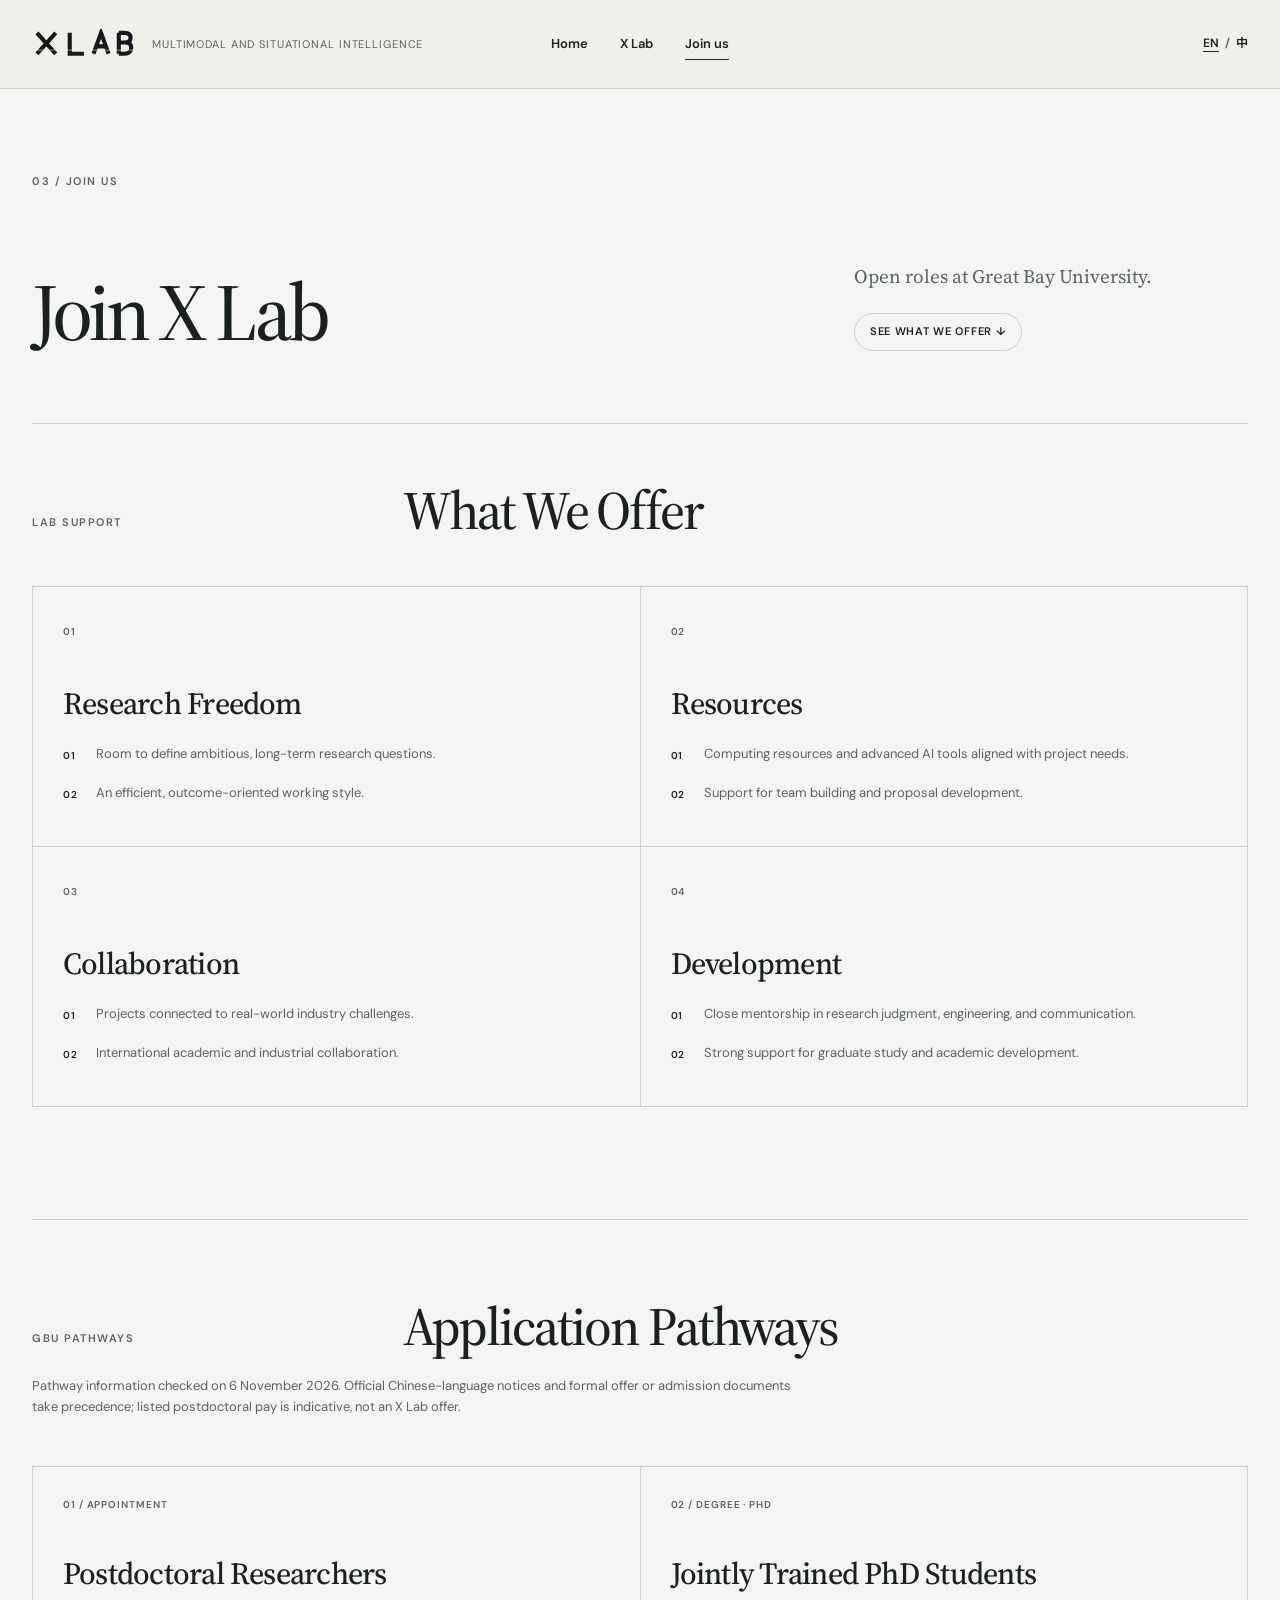
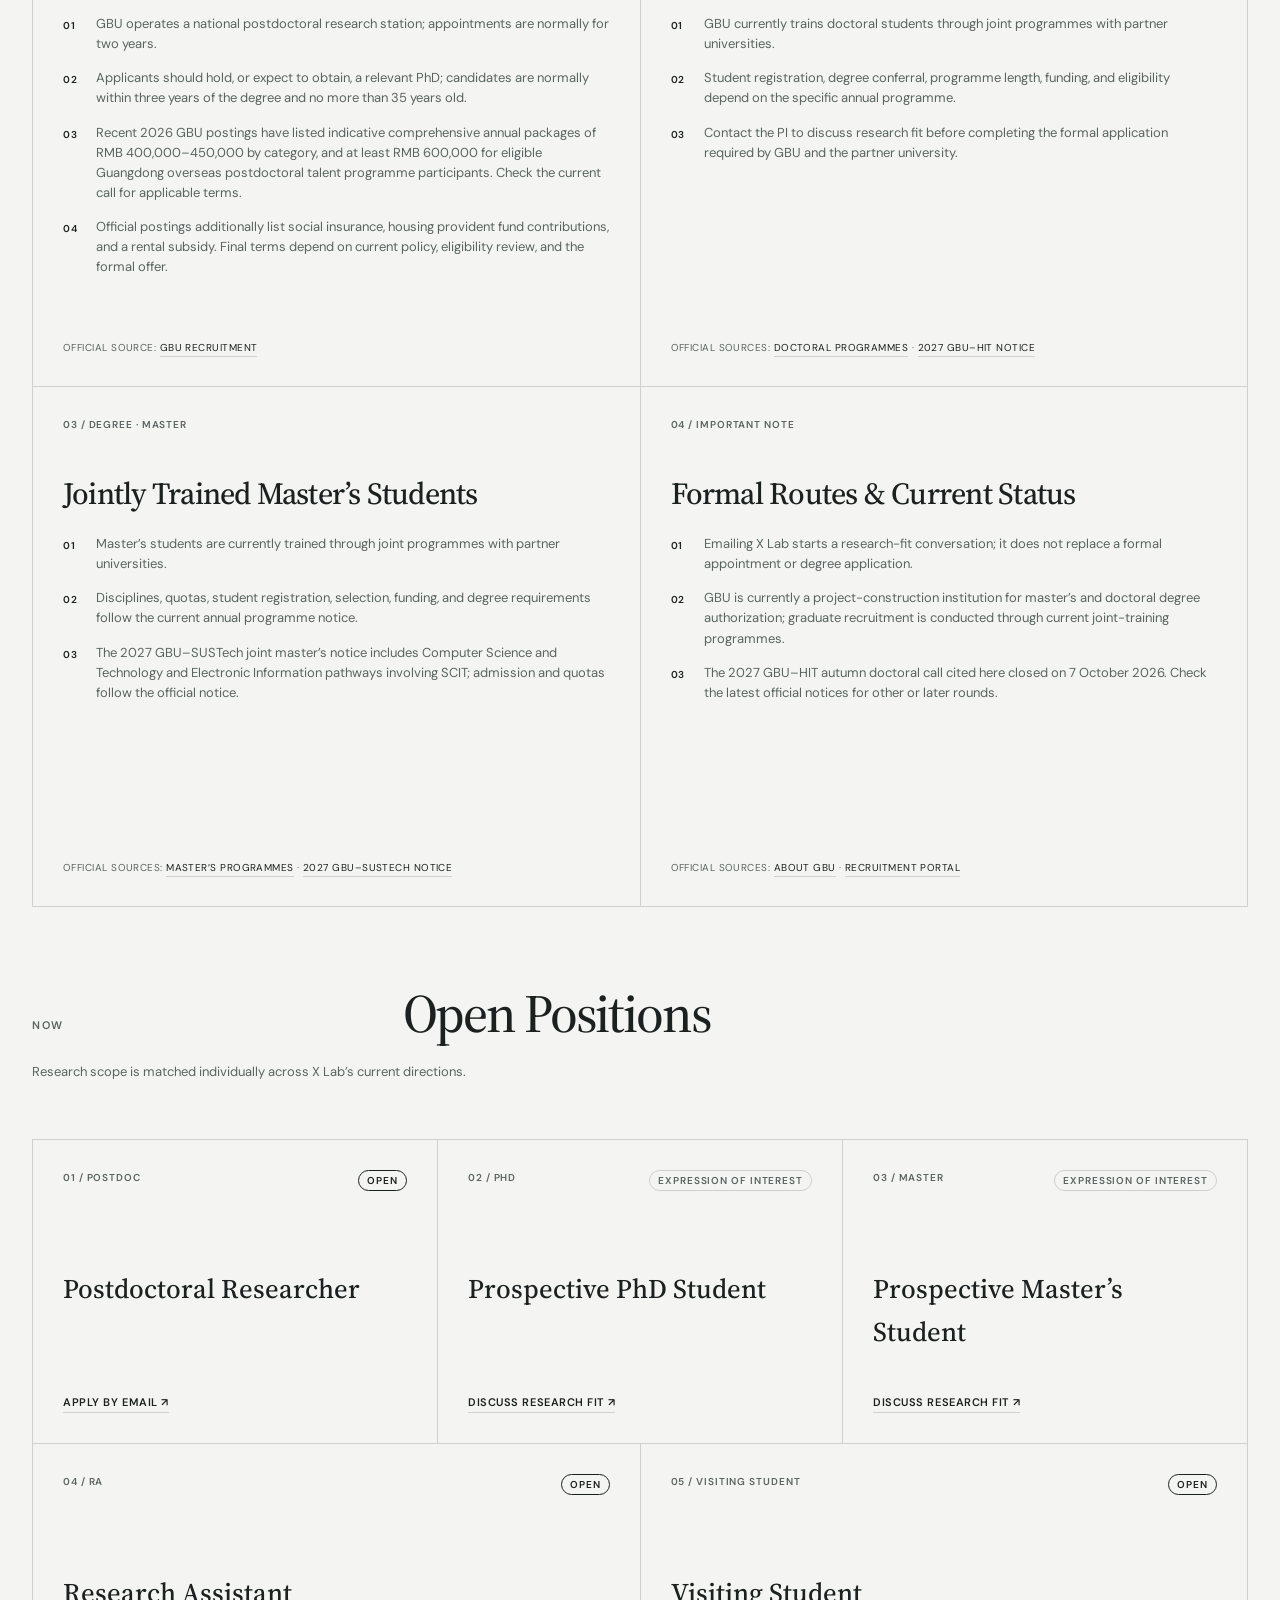
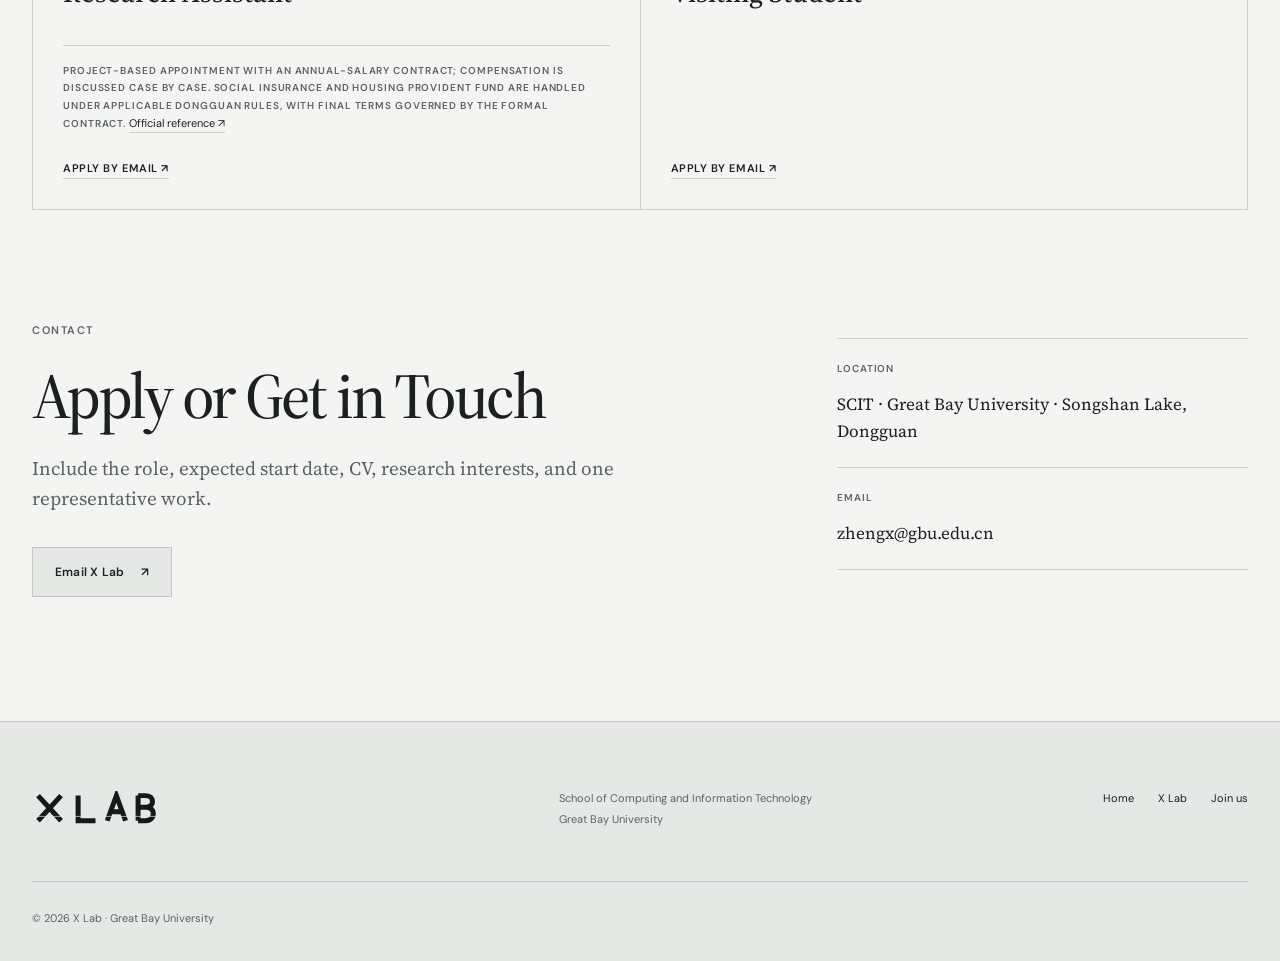
==== commit c2e69b7b: "Use black X Lab wordmark across site" ====
--- a/join/index.html
+++ b/join/index.html
@@ -13,8 +13,8 @@
     <link rel="preconnect" href="https://fonts.googleapis.com" />
     <link rel="preconnect" href="https://fonts.gstatic.com" crossorigin />
     <link href="https://fonts.googleapis.com/css2?family=DM+Sans:wght@400;500;600&amp;family=Noto+Sans+SC:wght@400;500;600&amp;family=Source+Serif+4:opsz,wght@8..60,500;8..60,600&amp;display=swap" rel="stylesheet" />
-    <link rel="stylesheet" href="../styles.css?v=20261106-launch" />
-    <script src="../script.js?v=20261106-launch" defer></script>
+    <link rel="stylesheet" href="../styles.css?v=20261109-black-logo" />
+    <script src="../script.js?v=20261109-black-logo" defer></script>
   </head>
   <body data-page="join" data-root=".." class="join-page">
     <a class="skip-link" href="#main">Skip to content</a>
--- a/styles.css
+++ b/styles.css
@@ -129,16 +129,15 @@
 
 .brand-mark {
   display: flex;
-  width: clamp(92px, 7vw, 112px);
+  width: clamp(108px, 8vw, 132px);
   height: 38px;
   align-items: center;
+  flex: 0 0 auto;
 }
 
 .brand-mark img {
   width: 100%;
   height: auto;
-  filter: grayscale(1) brightness(0);
-  opacity: 0.86;
 }
 
 .brand-copy {
@@ -153,7 +152,7 @@
 }
 
 .brand-copy small {
-  margin-top: 3px;
+  margin-top: 0;
   color: var(--muted);
   font-size: 11px;
   letter-spacing: 0.08em;
@@ -1456,6 +1455,83 @@
 .booking-days button:disabled {
   color: #a8aeaa;
   cursor: not-allowed;
+}
+
+.booking-days button.has-busy-time {
+  position: relative;
+  padding-bottom: 12px;
+}
+
+.booking-busy-dot {
+  display: inline-block;
+  width: 6px;
+  height: 6px;
+  flex: 0 0 auto;
+  background: #a34b30;
+  border-radius: 50%;
+}
+
+.booking-days .booking-busy-dot {
+  position: absolute;
+  bottom: 6px;
+  left: calc(50% - 3px);
+}
+
+.booking-days button[aria-pressed="true"] .booking-busy-dot {
+  background: #ffd2a6;
+}
+
+.booking-legend {
+  display: flex;
+  align-items: center;
+  gap: 8px;
+}
+
+.booking-recurring,
+.booking-day-busy {
+  margin-top: 20px;
+  padding: 16px;
+  background: var(--paper);
+  border: 1px solid var(--line);
+  font-size: 12px;
+  line-height: 1.6;
+}
+
+.booking-recurring strong,
+.booking-day-busy strong {
+  display: block;
+  font-weight: 600;
+}
+
+.booking-recurring p,
+.booking-day-busy p {
+  margin: 6px 0 0;
+  color: var(--muted);
+}
+
+.booking-recurring ul,
+.booking-day-busy ul {
+  margin: 10px 0 0;
+  padding: 0;
+  list-style: none;
+}
+
+.booking-recurring li {
+  display: flex;
+  justify-content: space-between;
+  gap: 12px;
+}
+
+.booking-time-feedback {
+  align-self: end;
+  margin: 0;
+  color: var(--muted);
+  font-size: 12px;
+  line-height: 1.5;
+}
+
+.booking-time-feedback.is-error {
+  color: #a13f2a;
 }
 
 .booking-calendar-help,
@@ -1590,12 +1666,16 @@
 }
 
 .footer-brand {
-  font-family: var(--serif);
-  font-size: 28px;
-}
-
-.footer-brand span {
-  color: var(--coral);
+  display: inline-flex;
+  width: 132px;
+  min-height: 37px;
+  align-items: center;
+}
+
+.footer-brand img {
+  display: block;
+  width: 100%;
+  height: auto;
 }
 
 .footer-grid p {
@@ -1721,7 +1801,7 @@
     gap: 18px;
   }
 
-  .brand-copy small {
+  .brand-copy {
     display: none;
   }
 
@@ -1976,7 +2056,7 @@
 
 @media (max-width: 420px) {
   .brand-mark {
-    width: 88px;
+    width: 108px;
     height: 32px;
   }
 
@@ -2241,6 +2321,16 @@
   opacity: 1;
 }
 
+.news-feature > div:nth-child(2) > .news-feature-paper-title {
+  margin: -12px 0 26px;
+  color: #c8d9dc;
+  font-size: 14px;
+  font-weight: 400;
+  letter-spacing: 0;
+  line-height: 1.5;
+  text-transform: none;
+}
+
 .news-feature h2 {
   margin: 0 0 28px;
   font-family: var(--serif);
@@ -2537,6 +2627,21 @@
 .team-card:hover .team-card-photo > img {
   filter: saturate(1);
   transform: scale(1.015);
+}
+
+.team-card-photo--jinlin > img {
+  width: 100%;
+  transform: scale(2.3);
+  transform-origin: 50% 58%;
+}
+
+.team-card:hover .team-card-photo--jinlin > img {
+  transform: scale(2.35);
+}
+
+.team-card-photo--yuangong > img {
+  width: 100%;
+  object-position: center 40%;
 }
 
 .team-card--pi .team-card-identity {
@@ -2945,6 +3050,10 @@
   line-height: 1.4;
 }
 
+.pi-timeline .pi-timeline-prior {
+  font-size: 11px;
+}
+
 .pi-background-column--education {
   padding-left: 22px;
   border-left: 1px solid var(--line);
@@ -3262,7 +3371,7 @@
 
 .industry-partner-grid {
   display: grid;
-  grid-template-columns: repeat(3, minmax(0, 1fr));
+  grid-template-columns: repeat(4, minmax(0, 1fr));
   gap: 18px;
 }
 
@@ -3322,6 +3431,14 @@
   width: auto;
   max-width: 158px;
   height: 38px;
+}
+
+.industry-partner-logo--resona span {
+  font-family: var(--sans);
+  font-size: 31px;
+  font-weight: 600;
+  letter-spacing: -0.065em;
+  line-height: 1;
 }
 
 .industry-partner-card h4 {
@@ -3919,7 +4036,7 @@
   }
 
   .industry-partner-grid {
-    grid-template-columns: repeat(3, minmax(0, 1fr));
+    grid-template-columns: repeat(2, minmax(0, 1fr));
   }
 
   .academic-partner-grid {
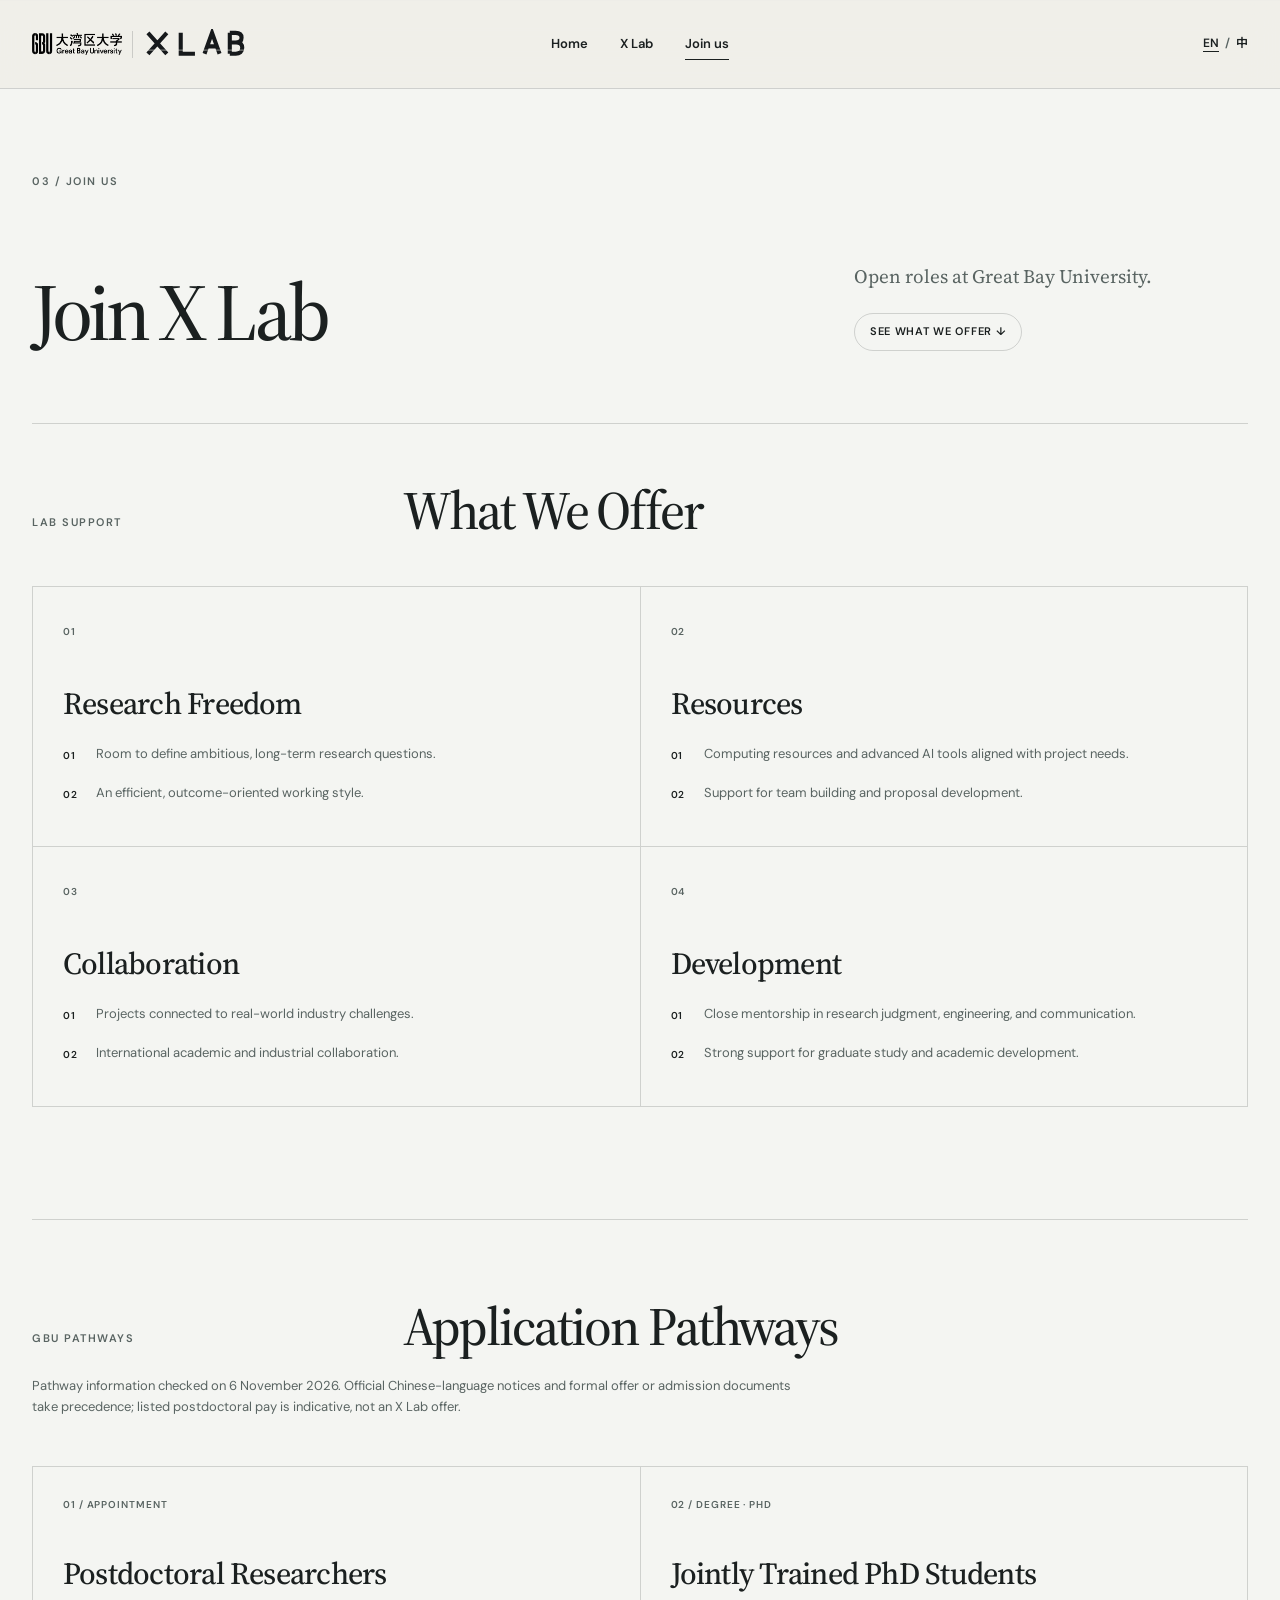
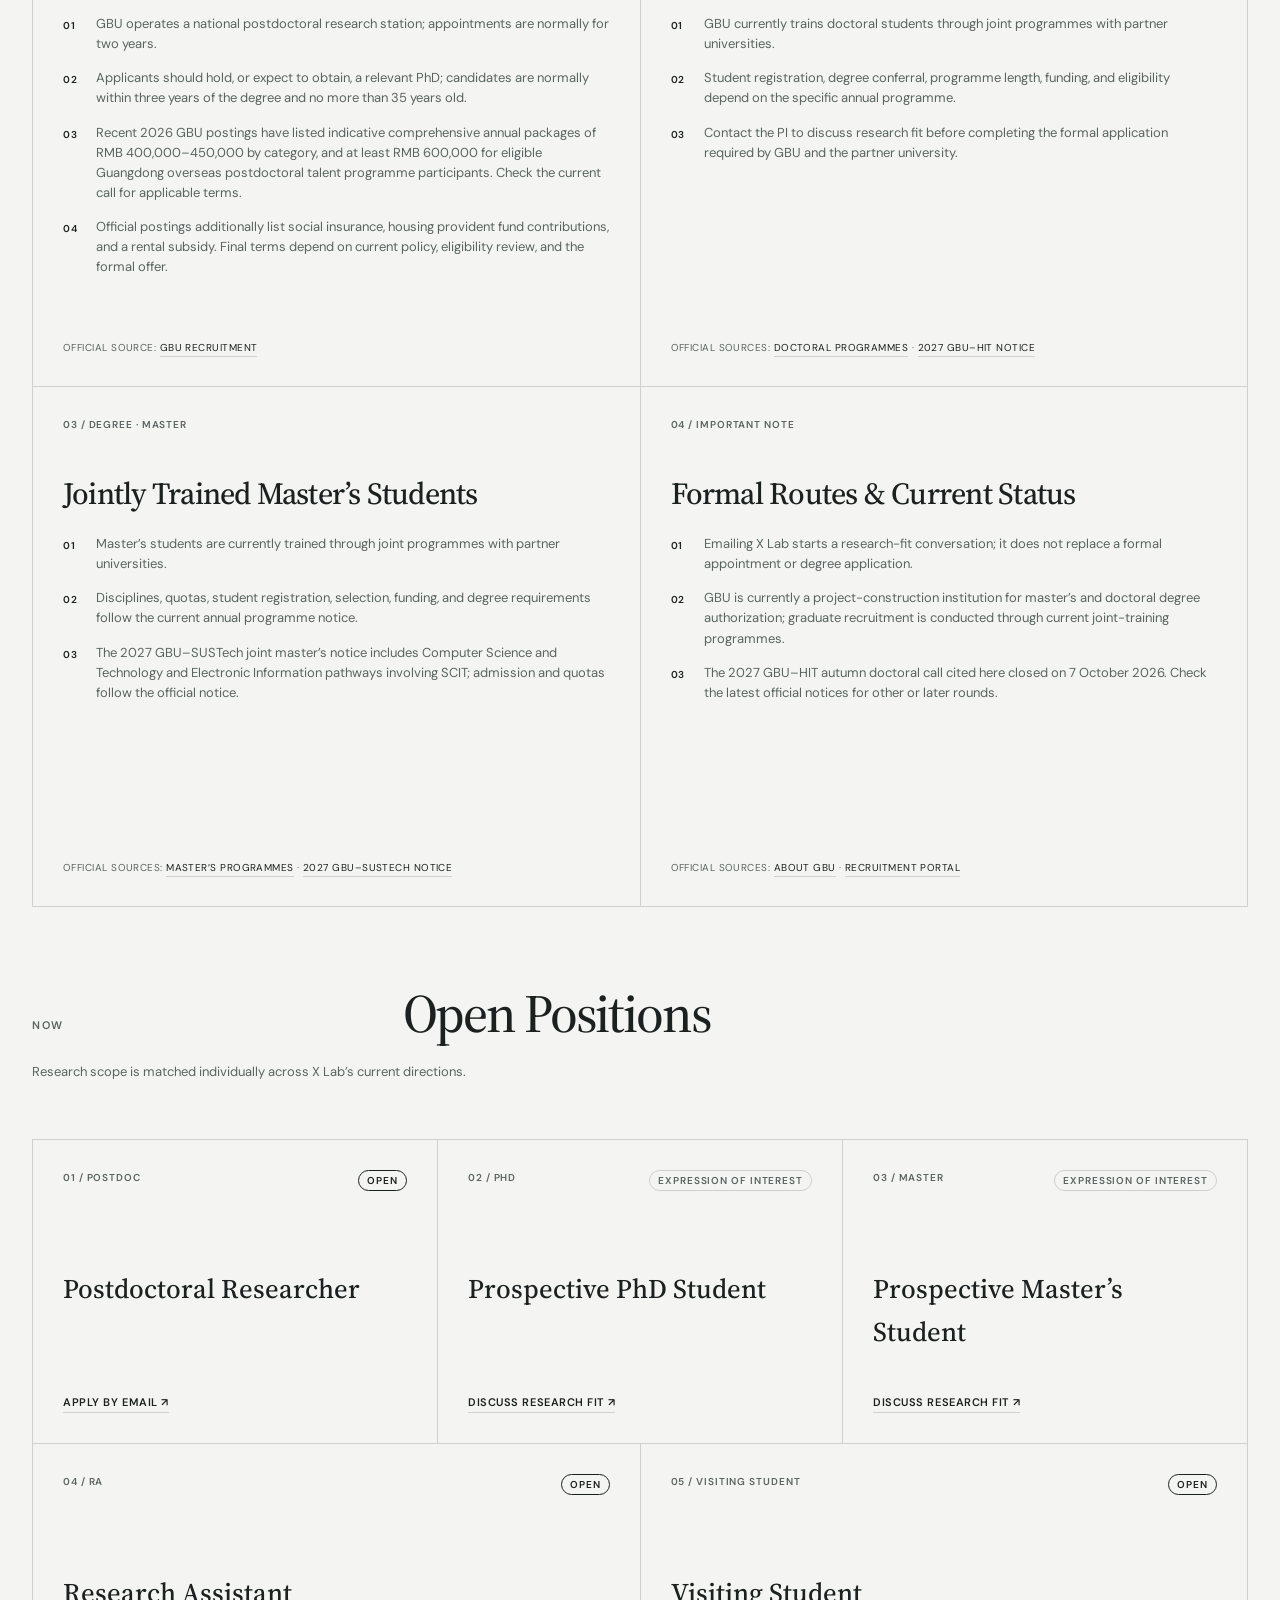
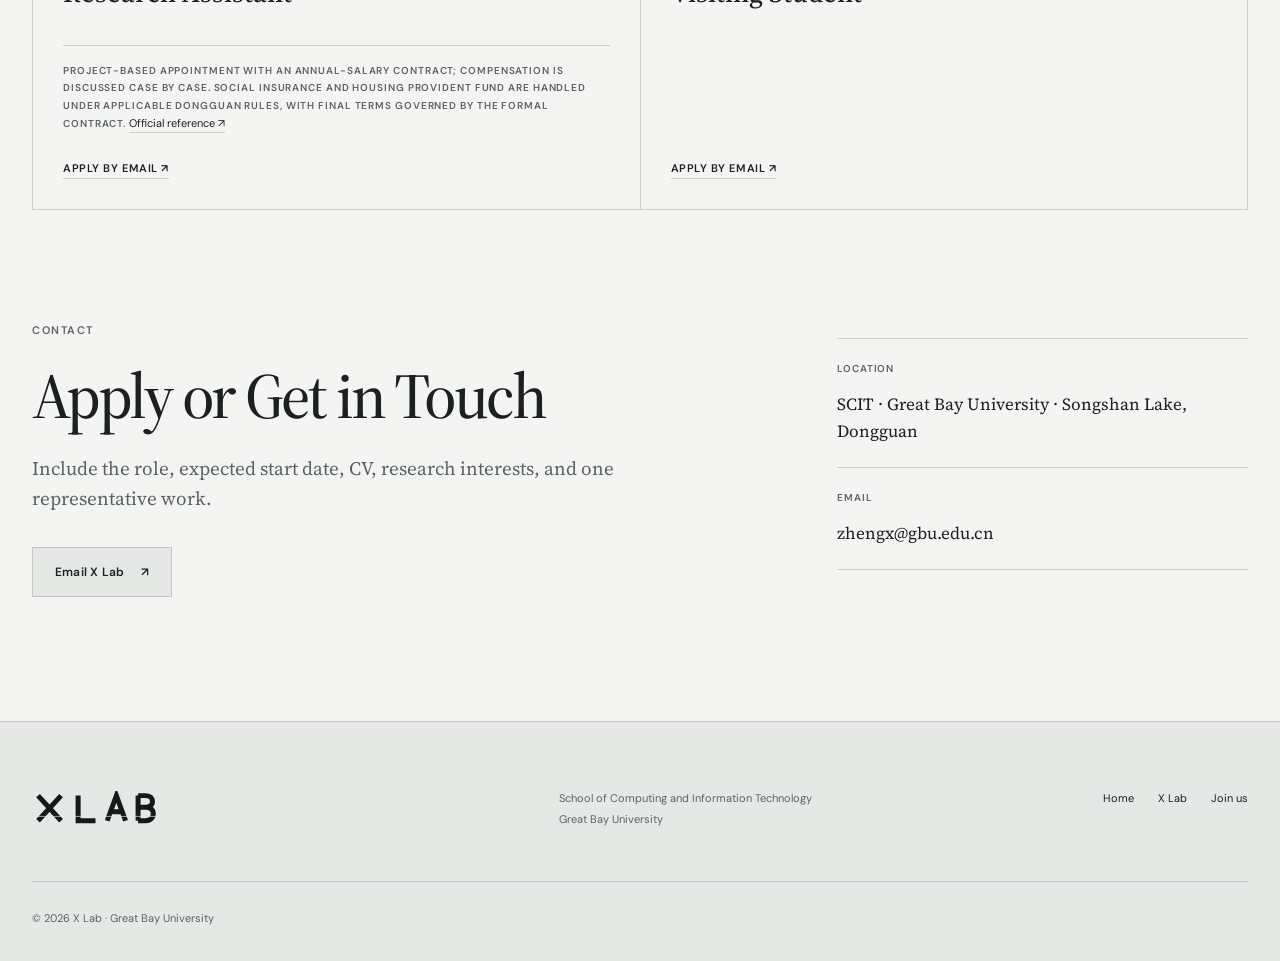
==== commit ea837d57: "Keep GBU mark beside X Lab wordmark" ====
--- a/join/index.html
+++ b/join/index.html
@@ -13,8 +13,8 @@
     <link rel="preconnect" href="https://fonts.googleapis.com" />
     <link rel="preconnect" href="https://fonts.gstatic.com" crossorigin />
     <link href="https://fonts.googleapis.com/css2?family=DM+Sans:wght@400;500;600&amp;family=Noto+Sans+SC:wght@400;500;600&amp;family=Source+Serif+4:opsz,wght@8..60,500;8..60,600&amp;display=swap" rel="stylesheet" />
-    <link rel="stylesheet" href="../styles.css?v=20261109-black-logo" />
-    <script src="../script.js?v=20261109-black-logo" defer></script>
+    <link rel="stylesheet" href="../styles.css?v=20261109-gbu-xlab" />
+    <script src="../script.js?v=20261109-gbu-xlab" defer></script>
   </head>
   <body data-page="join" data-root=".." class="join-page">
     <a class="skip-link" href="#main">Skip to content</a>
--- a/styles.css
+++ b/styles.css
@@ -124,7 +124,29 @@
   display: inline-flex;
   align-items: center;
   justify-self: start;
-  gap: 12px;
+  gap: 10px;
+}
+
+.brand-university {
+  display: flex;
+  width: clamp(82px, 7vw, 106px);
+  height: 38px;
+  align-items: center;
+  flex: 0 0 auto;
+}
+
+.brand-university img {
+  display: block;
+  width: 100%;
+  height: auto;
+  filter: grayscale(1) brightness(0);
+}
+
+.brand-divider {
+  width: 1px;
+  height: 27px;
+  background: var(--line);
+  flex: 0 0 auto;
 }
 
 .brand-mark {
@@ -138,25 +160,6 @@
 .brand-mark img {
   width: 100%;
   height: auto;
-}
-
-.brand-copy {
-  display: grid;
-  line-height: 1.15;
-}
-
-.brand-copy strong {
-  font-family: var(--serif);
-  font-size: 21px;
-  letter-spacing: -0.02em;
-}
-
-.brand-copy small {
-  margin-top: 0;
-  color: var(--muted);
-  font-size: 11px;
-  letter-spacing: 0.08em;
-  text-transform: uppercase;
 }
 
 .site-nav {
@@ -1799,10 +1802,6 @@
     grid-template-columns: 1fr auto auto;
     height: 74px;
     gap: 18px;
-  }
-
-  .brand-copy {
-    display: none;
   }
 
   .menu-toggle {
@@ -2055,13 +2054,26 @@
 }
 
 @media (max-width: 420px) {
+  .nav-shell {
+    gap: 12px;
+  }
+
+  .brand {
+    gap: 6px;
+  }
+
+  .brand-university {
+    width: clamp(70px, 22vw, 88px);
+    height: 32px;
+  }
+
+  .brand-divider {
+    height: 22px;
+  }
+
   .brand-mark {
-    width: 108px;
+    width: clamp(80px, 25vw, 100px);
     height: 32px;
-  }
-
-  .brand-copy strong {
-    font-size: 17px;
   }
 
   .hero-visual {
